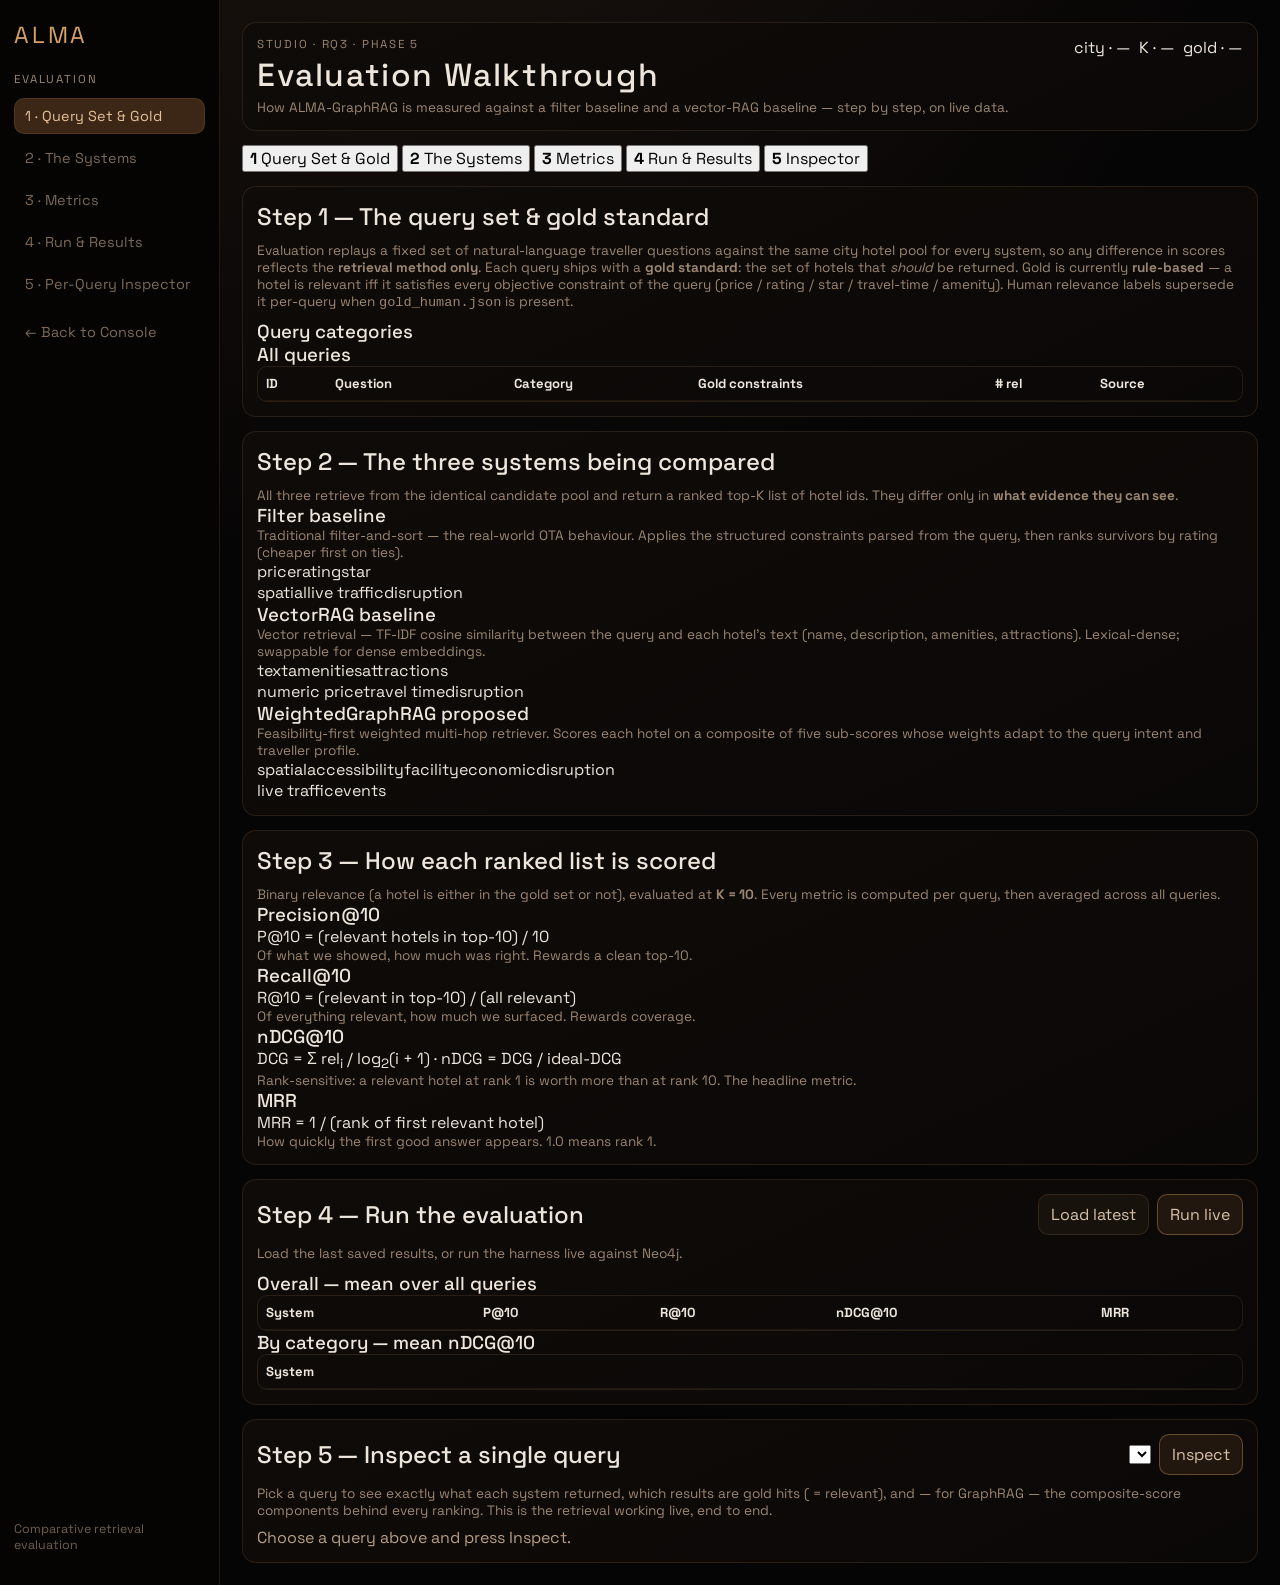
==== alma-graphrag/src/api/static/eval.html @ 924ea45d "add eval html" ====
<!doctype html>
<html lang="en">
<head>
  <meta charset="UTF-8" />
  <meta name="viewport" content="width=device-width, initial-scale=1.0" />
  <title>ALMA · Evaluation Walkthrough</title>
  <link rel="preconnect" href="https://fonts.googleapis.com" />
  <link rel="preconnect" href="https://fonts.gstatic.com" crossorigin />
  <link href="https://fonts.googleapis.com/css2?family=Space+Grotesk:wght@400;500;600;700&family=IBM+Plex+Mono:wght@400;500&display=swap" rel="stylesheet" />
  <link rel="stylesheet" href="./styles.css" />
  <link rel="stylesheet" href="./eval.css" />
</head>
<body>
  <div class="app-shell">
    <aside class="sidebar">
      <div class="logo">ALMA</div>
      <div class="menu-title">Evaluation</div>
      <nav>
        <a class="nav-link step-nav active" href="#" data-step="1">1 · Query Set &amp; Gold</a>
        <a class="nav-link step-nav" href="#" data-step="2">2 · The Systems</a>
        <a class="nav-link step-nav" href="#" data-step="3">3 · Metrics</a>
        <a class="nav-link step-nav" href="#" data-step="4">4 · Run &amp; Results</a>
        <a class="nav-link step-nav" href="#" data-step="5">5 · Per-Query Inspector</a>
      </nav>
      <a class="nav-link back-link" href="./index.html">← Back to Console</a>
      <p class="sidebar-note">Comparative retrieval evaluation</p>
    </aside>

    <main class="content">
      <header class="page-head panel">
        <div>
          <p class="kicker">Studio · RQ3 · Phase 5</p>
          <h1>Evaluation Walkthrough</h1>
          <p class="muted">How ALMA-GraphRAG is measured against a filter baseline and a vector-RAG baseline — step by step, on live data.</p>
        </div>
        <div class="toolbar">
          <span class="pill" id="pillCity">city · —</span>
          <span class="pill" id="pillK">K · —</span>
          <span class="pill" id="pillGold">gold · —</span>
        </div>
      </header>

      <!-- Stepper -->
      <div class="stepper" id="stepper">
        <button class="step-chip active" data-step="1"><b>1</b> Query Set &amp; Gold</button>
        <button class="step-chip" data-step="2"><b>2</b> The Systems</button>
        <button class="step-chip" data-step="3"><b>3</b> Metrics</button>
        <button class="step-chip" data-step="4"><b>4</b> Run &amp; Results</button>
        <button class="step-chip" data-step="5"><b>5</b> Inspector</button>
      </div>

      <!-- STEP 1 — QUERY SET & GOLD -->
      <section class="step-panel active" data-step="1">
        <div class="panel">
          <div class="panel-head"><h2>Step 1 — The query set &amp; gold standard</h2></div>
          <p class="muted step-lead">
            Evaluation replays a fixed set of natural-language traveller questions against the
            same city hotel pool for every system, so any difference in scores reflects the
            <b>retrieval method only</b>. Each query ships with a <b>gold standard</b>: the set of
            hotels that <i>should</i> be returned. Gold is currently <b>rule-based</b> — a hotel is
            relevant iff it satisfies every objective constraint of the query (price / rating /
            star / travel-time / amenity). Human relevance labels supersede it per-query when
            <code>gold_human.json</code> is present.
          </p>
          <div id="qsStats" class="stats-grid"></div>
          <h3 class="block-title">Query categories</h3>
          <div id="qsCategories" class="tag-list"></div>
          <h3 class="block-title">All queries</h3>
          <div class="table-wrap tall">
            <table id="qsTable">
              <thead>
                <tr><th>ID</th><th>Question</th><th>Category</th><th>Gold constraints</th><th class="num"># rel</th><th>Source</th></tr>
              </thead>
              <tbody></tbody>
            </table>
          </div>
        </div>
      </section>

      <!-- STEP 2 — SYSTEMS -->
      <section class="step-panel" data-step="2">
        <div class="panel">
          <div class="panel-head"><h2>Step 2 — The three systems being compared</h2></div>
          <p class="muted step-lead">
            All three retrieve from the identical candidate pool and return a ranked top-K list of
            hotel ids. They differ only in <b>what evidence they can see</b>.
          </p>
          <div class="sys-cards">
            <div class="sys-card">
              <h3>Filter <span class="sys-tag">baseline</span></h3>
              <p class="muted">Traditional filter-and-sort — the real-world OTA behaviour. Applies the structured constraints parsed from the query, then ranks survivors by rating (cheaper first on ties).</p>
              <div class="sys-see">
                <span class="chip good">price</span><span class="chip good">rating</span><span class="chip good">star</span>
              </div>
              <div class="sys-see">
                <span class="chip blind">spatial</span><span class="chip blind">live traffic</span><span class="chip blind">disruption</span>
              </div>
            </div>
            <div class="sys-card">
              <h3>VectorRAG <span class="sys-tag">baseline</span></h3>
              <p class="muted">Vector retrieval — TF-IDF cosine similarity between the query and each hotel's text (name, description, amenities, attractions). Lexical-dense; swappable for dense embeddings.</p>
              <div class="sys-see">
                <span class="chip good">text</span><span class="chip good">amenities</span><span class="chip good">attractions</span>
              </div>
              <div class="sys-see">
                <span class="chip blind">numeric price</span><span class="chip blind">travel time</span><span class="chip blind">disruption</span>
              </div>
            </div>
            <div class="sys-card highlight">
              <h3>WeightedGraphRAG <span class="sys-tag accent">proposed</span></h3>
              <p class="muted">Feasibility-first weighted multi-hop retriever. Scores each hotel on a composite of five sub-scores whose weights adapt to the query intent and traveller profile.</p>
              <div class="sys-see">
                <span class="chip good">spatial</span><span class="chip good">accessibility</span><span class="chip good">facility</span><span class="chip good">economic</span><span class="chip good">disruption</span>
              </div>
              <div class="sys-see">
                <span class="chip good">live traffic</span><span class="chip good">events</span>
              </div>
            </div>
          </div>
        </div>
      </section>

      <!-- STEP 3 — METRICS -->
      <section class="step-panel" data-step="3">
        <div class="panel">
          <div class="panel-head"><h2>Step 3 — How each ranked list is scored</h2></div>
          <p class="muted step-lead">
            Binary relevance (a hotel is either in the gold set or not), evaluated at
            <b>K = 10</b>. Every metric is computed per query, then averaged across all queries.
          </p>
          <div class="metric-cards">
            <div class="metric-card">
              <h3>Precision@10</h3>
              <div class="formula">P@10 = (relevant hotels in top-10) / 10</div>
              <p class="muted">Of what we showed, how much was right. Rewards a clean top-10.</p>
            </div>
            <div class="metric-card">
              <h3>Recall@10</h3>
              <div class="formula">R@10 = (relevant in top-10) / (all relevant)</div>
              <p class="muted">Of everything relevant, how much we surfaced. Rewards coverage.</p>
            </div>
            <div class="metric-card">
              <h3>nDCG@10</h3>
              <div class="formula">DCG = Σ  rel<sub>i</sub> / log<sub>2</sub>(i + 1)  ·  nDCG = DCG / ideal-DCG</div>
              <p class="muted">Rank-sensitive: a relevant hotel at rank 1 is worth more than at rank 10. The headline metric.</p>
            </div>
            <div class="metric-card">
              <h3>MRR</h3>
              <div class="formula">MRR = 1 / (rank of first relevant hotel)</div>
              <p class="muted">How quickly the first good answer appears. 1.0 means rank 1.</p>
            </div>
          </div>
        </div>
      </section>

      <!-- STEP 4 — RUN & RESULTS -->
      <section class="step-panel" data-step="4">
        <div class="panel">
          <div class="panel-head">
            <h2>Step 4 — Run the evaluation</h2>
            <div class="toolbar">
              <button id="loadResultsBtn" class="btn btn-primary">Load latest</button>
              <button id="runLiveBtn" class="btn btn-accent">Run live</button>
            </div>
          </div>
          <p id="runStatus" class="muted step-lead">Load the last saved results, or run the harness live against Neo4j.</p>
          <div id="overallStats" class="stats-grid"></div>
          <h3 class="block-title">Overall — mean over all queries</h3>
          <div class="table-wrap">
            <table id="overallTable">
              <thead><tr><th>System</th><th class="num">P@10</th><th class="num">R@10</th><th class="num">nDCG@10</th><th class="num">MRR</th></tr></thead>
              <tbody></tbody>
            </table>
          </div>
          <h3 class="block-title">By category — mean nDCG@10</h3>
          <div class="table-wrap">
            <table id="categoryTable">
              <thead><tr id="catHeadRow"><th>System</th></tr></thead>
              <tbody></tbody>
            </table>
          </div>
        </div>
      </section>

      <!-- STEP 5 — INSPECTOR -->
      <section class="step-panel" data-step="5">
        <div class="panel">
          <div class="panel-head">
            <h2>Step 5 — Inspect a single query</h2>
            <div class="toolbar">
              <select id="inspectSelect"></select>
              <button id="inspectBtn" class="btn btn-accent">Inspect</button>
            </div>
          </div>
          <p class="muted step-lead">
            Pick a query to see exactly what each system returned, which results are gold hits
            (<span class="hit-dot"></span> = relevant), and — for GraphRAG — the composite-score
            components behind every ranking. This is the retrieval working live, end to end.
          </p>
          <div id="inspectHead" class="inspect-head"></div>
          <div id="inspectGrid" class="inspect-grid">
            <p class="content-placeholder">Choose a query above and press Inspect.</p>
          </div>
        </div>
      </section>
    </main>
  </div>

  <div id="toast" class="toast"></div>
  <script src="./eval.js" type="module"></script>
</body>
</html>
---- alma-graphrag/src/api/static/styles.css ----
:root {
  --bg: #060505;
  --panel: #0e0b09;
  --panel-soft: #120e0b;
  --line: rgba(185, 137, 87, 0.16);
  --line-strong: rgba(185, 137, 87, 0.34);
  --text: #eee6dd;
  --muted: #9b8671;
  --accent: #ba8b52;
  --accent-soft: #3c2716;
  --danger: #9a3f3f;
  --radius: 14px;
}

* {
  box-sizing: border-box;
}

body {
  margin: 0;
  background: radial-gradient(circle at 30% -20%, #1e1510, transparent 42%), var(--bg);
  color: var(--text);
  font-family: "Space Grotesk", sans-serif;
}

.app-shell {
  display: grid;
  grid-template-columns: 220px 1fr;
  min-height: 100vh;
}

.sidebar {
  border-right: 1px solid var(--line);
  background: #050403;
  padding: 20px 14px;
  display: flex;
  flex-direction: column;
  gap: 12px;
}

.logo {
  font-size: 1.45rem;
  letter-spacing: 0.12em;
  color: #d6a26a;
}

.menu-title {
  margin-top: 10px;
  font-size: 0.72rem;
  letter-spacing: 0.16em;
  color: var(--muted);
  text-transform: uppercase;
}

.sidebar nav {
  display: grid;
  gap: 6px;
}

.nav-link {
  text-decoration: none;
  color: #7b6a58;
  border-radius: 10px;
  padding: 8px 10px;
  border: 1px solid transparent;
  font-size: 0.9rem;
}

.nav-link.active,
.nav-link:hover {
  color: #e5c19c;
  border-color: var(--line);
  background: var(--accent-soft);
}

.sidebar-note {
  margin-top: auto;
  color: #6f5e4c;
  font-size: 0.78rem;
}

.content {
  padding: 22px;
  display: grid;
  gap: 14px;
}

.panel {
  background: linear-gradient(155deg, #0f0b08, #0a0807);
  border: 1px solid var(--line);
  border-radius: var(--radius);
  padding: 14px;
}

.page-head {
  display: flex;
  justify-content: space-between;
  gap: 14px;
  align-items: flex-start;
}

.kicker {
  margin: 0;
  color: var(--muted);
  letter-spacing: 0.15em;
  text-transform: uppercase;
  font-size: 0.72rem;
}

h1 {
  margin: 4px 0;
  font-weight: 500;
  letter-spacing: 0.05em;
  font-size: 2rem;
}

h2,
h3 {
  margin: 0;
  font-weight: 500;
}

.muted {
  color: var(--muted);
  margin: 0;
  font-size: 0.85rem;
}

.toolbar {
  display: flex;
  align-items: center;
  gap: 8px;
  flex-wrap: wrap;
  justify-content: flex-end;
}

input,
textarea,
button {
  font: inherit;
}

input,
textarea {
  background: #080605;
  border: 1px solid var(--line);
  color: var(--text);
  border-radius: 10px;
  padding: 9px 11px;
}

input:focus,
textarea:focus {
  outline: none;
  border-color: var(--line-strong);
  box-shadow: 0 0 0 3px rgba(185, 137, 87, 0.14);
}

#cityInput {
  width: 150px;
}

#limitInput {
  width: 86px;
}

.btn {
  border: 1px solid var(--line);
  border-radius: 10px;
  padding: 9px 12px;
  cursor: pointer;
  color: #d8c2aa;
  background: #0b0807;
}

.btn-primary {
  background: #18120d;
}

.btn-accent {
  background: #21170f;
  border-color: rgba(185, 137, 87, 0.45);
}

.btn-danger {
  background: #24100f;
  border-color: rgba(154, 63, 63, 0.55);
  color: #e6b3b3;
}

.btn:hover {
  filter: brightness(1.08);
}

.panel-head {
  display: flex;
  justify-content: space-between;
  align-items: center;
  margin-bottom: 10px;
}

.progress-track {
  width: 100%;
  height: 10px;
  border-radius: 999px;
  border: 1px solid var(--line);
  background: #090605;
  overflow: hidden;
}

.progress-fill {
  height: 100%;
  width: 0;
  background: linear-gradient(90deg, #b88a52, #e4b176);
  transition: width 280ms ease;
}

.debug-log,
.code-window {
  margin: 10px 0 0;
  border: 1px solid var(--line);
  border-radius: 10px;
  background: #080605;
  color: #bfa588;
  padding: 10px;
  font-family: "IBM Plex Mono", monospace;
  font-size: 0.76rem;
  white-space: pre-wrap;
  word-break: break-all;
  overflow-x: hidden;
  overflow-y: auto;
}

.debug-log {
  max-height: 120px;
}

.code-window {
  max-height: 250px;
}

.stats-grid {
  display: grid;
  grid-template-columns: repeat(4, minmax(0, 1fr));
  gap: 8px;
  margin-bottom: 10px;
}

.stat {
  border: 1px solid var(--line);
  border-radius: 10px;
  background: var(--panel-soft);
  padding: 10px;
}

.stat p {
  margin: 0;
  color: var(--muted);
  font-size: 0.72rem;
  letter-spacing: 0.08em;
  text-transform: uppercase;
}

.stat strong {
  display: block;
  margin-top: 6px;
  font-size: 1.3rem;
}

.split-view {
  display: grid;
  grid-template-columns: 1fr 1fr;
  gap: 10px;
}

.tag-list {
  display: flex;
  flex-wrap: wrap;
  gap: 6px;
}

.tag {
  border: 1px solid var(--line);
  border-radius: 999px;
  padding: 5px 10px;
  color: #cfb092;
  font-size: 0.78rem;
  background: #0d0907;
}

.layout {
  display: grid;
  grid-template-columns: 1.6fr 1fr;
  grid-template-areas:
    "map detail"
    "graph detail"
    "nodes detail"
    "query detail";
  gap: 12px;
}

.panel-map { grid-area: map; }
.panel-graph { grid-area: graph; }
.panel-detail { grid-area: detail; }
.panel-nodes { grid-area: nodes; }
.panel-query { grid-area: query; }

#hotelMap {
  width: 100%;
  height: 320px;
  border-radius: 10px;
  border: 1px solid var(--line);
  background: #080605;
}

#cy {
  width: 100%;
  height: 430px;
  border-radius: 10px;
  border: 1px solid var(--line);
  background: #080605;
}

.graph-legend {
  display: flex;
  flex-wrap: wrap;
  gap: 8px;
  margin-top: 10px;
}

.table-wrap {
  border: 1px solid var(--line);
  border-radius: 10px;
  max-height: 280px;
  overflow: auto;
}

table {
  width: 100%;
  border-collapse: collapse;
  font-size: 0.82rem;
}

th,
td {
  border-bottom: 1px solid rgba(185, 137, 87, 0.1);
  padding: 8px;
  text-align: left;
}

tbody tr:hover {
  background: #1a120c;
  cursor: pointer;
}

.kv {
  display: grid;
  gap: 8px;
  margin-bottom: 10px;
}

.kv-item,
.neighbor-item {
  border: 1px solid var(--line);
  border-radius: 10px;
  background: #0a0706;
  padding: 8px;
}

.kv-item p {
  margin: 0;
  color: var(--muted);
  font-size: 0.72rem;
}

.neighbor-list {
  display: grid;
  gap: 8px;
  max-height: 220px;
  overflow: auto;
}

.query-form {
  display: grid;
  gap: 8px;
  margin-bottom: 10px;
}

.content-placeholder {
  margin: 8px 0 0;
  color: #b79e83;
}

/* --- Smart Recommendations --- */
.rec-form {
  display: grid;
  gap: 10px;
  margin-bottom: 12px;
}

.rec-row {
  display: flex;
  align-items: flex-end;
  gap: 12px;
  flex-wrap: wrap;
}

.rec-field {
  display: grid;
  gap: 4px;
}

.rec-field label {
  font-size: 0.72rem;
  letter-spacing: 0.08em;
  text-transform: uppercase;
  color: var(--muted);
}

.rec-field select,
.rec-event select,
.rec-event input {
  background: #080605;
  border: 1px solid var(--line);
  color: var(--text);
  border-radius: 10px;
  padding: 9px 11px;
}

#recProfile {
  min-width: 200px;
}

.rec-check {
  display: flex;
  align-items: center;
  gap: 6px;
  color: var(--muted);
  font-size: 0.85rem;
  padding-bottom: 9px;
}

.rec-desc {
  min-height: 1em;
  font-style: italic;
}

.rec-event {
  display: flex;
  gap: 8px;
  flex-wrap: wrap;
}

.rec-event input {
  width: 130px;
}

.rec-weights {
  display: flex;
  flex-wrap: wrap;
  gap: 6px;
  margin-bottom: 10px;
}

.rec-weight-chip {
  border: 1px solid var(--line);
  border-radius: 999px;
  padding: 4px 10px;
  font-size: 0.74rem;
  color: #cfb092;
  background: #0d0907;
}

.rec-results {
  display: grid;
  gap: 10px;
}

.rec-card {
  border: 1px solid var(--line);
  border-radius: 12px;
  background: #0a0706;
  padding: 12px 14px;
}

.rec-card-head {
  display: flex;
  justify-content: space-between;
  align-items: baseline;
  gap: 10px;
}

.rec-card-title {
  font-size: 1rem;
  color: #e5c19c;
}

.rec-rank {
  color: var(--accent);
  font-weight: 600;
  margin-right: 6px;
}

.rec-score {
  font-family: "IBM Plex Mono", monospace;
  font-size: 0.85rem;
  color: #e4b176;
}

.rec-meta {
  color: var(--muted);
  font-size: 0.8rem;
  margin: 4px 0 8px;
}

.rec-bars {
  display: grid;
  grid-template-columns: repeat(auto-fit, minmax(150px, 1fr));
  gap: 6px 14px;
  margin-bottom: 8px;
}

.rec-bar {
  display: flex;
  align-items: center;
  gap: 6px;
}

.rec-bar-label {
  width: 78px;
  font-size: 0.7rem;
  color: var(--muted);
  text-transform: capitalize;
}

.rec-bar-track {
  flex: 1;
  height: 6px;
  border-radius: 4px;
  background: #090605;
  border: 1px solid var(--line);
  overflow: hidden;
}

.rec-bar-fill {
  height: 100%;
  border-radius: 4px;
  background: linear-gradient(90deg, #b88a52, #e4b176);
}

.rec-bar-val {
  width: 30px;
  text-align: right;
  font-size: 0.7rem;
  color: var(--muted);
}

.rec-reasons {
  display: flex;
  flex-wrap: wrap;
  gap: 6px;
}

.rec-reason {
  border: 1px solid var(--line);
  border-radius: 8px;
  padding: 3px 8px;
  font-size: 0.74rem;
  color: #bfa588;
  background: #0d0907;
}

.rec-reason.warn {
  border-color: rgba(154, 63, 63, 0.55);
  color: #e6b3b3;
}

.toast {
  position: fixed;
  right: 20px;
  bottom: 20px;
  background: #0d0907;
  border: 1px solid var(--line);
  color: var(--text);
  border-radius: 10px;
  padding: 10px 12px;
  opacity: 0;
  transform: translateY(10px);
  transition: all 220ms ease;
  z-index: 40;
}

.toast.show {
  opacity: 1;
  transform: translateY(0);
}

.modal {
  position: fixed;
  inset: 0;
  display: grid;
  place-items: center;
  background: rgba(0, 0, 0, 0.68);
  z-index: 60;
}

.modal.hidden {
  display: none;
}

.modal-card {
  width: min(420px, 92vw);
  border: 1px solid var(--line-strong);
  border-radius: 12px;
  background: #0b0807;
  padding: 16px;
  display: grid;
  gap: 10px;
}

.modal-actions {
  display: flex;
  justify-content: flex-end;
  gap: 8px;
}

@media (max-width: 1200px) {
  .app-shell {
    grid-template-columns: 1fr;
  }

  .sidebar {
    display: none;
  }

  .layout {
    grid-template-columns: 1fr;
    grid-template-areas:
      "map"
      "graph"
      "detail"
      "nodes"
      "query";
  }
}

@media (max-width: 760px) {
  .content {
    padding: 12px;
  }

  .page-head {
    flex-direction: column;
  }

  .toolbar {
    justify-content: flex-start;
  }

  .stats-grid {
    grid-template-columns: repeat(2, minmax(0, 1fr));
  }

  .split-view {
    grid-template-columns: 1fr;
  }
}
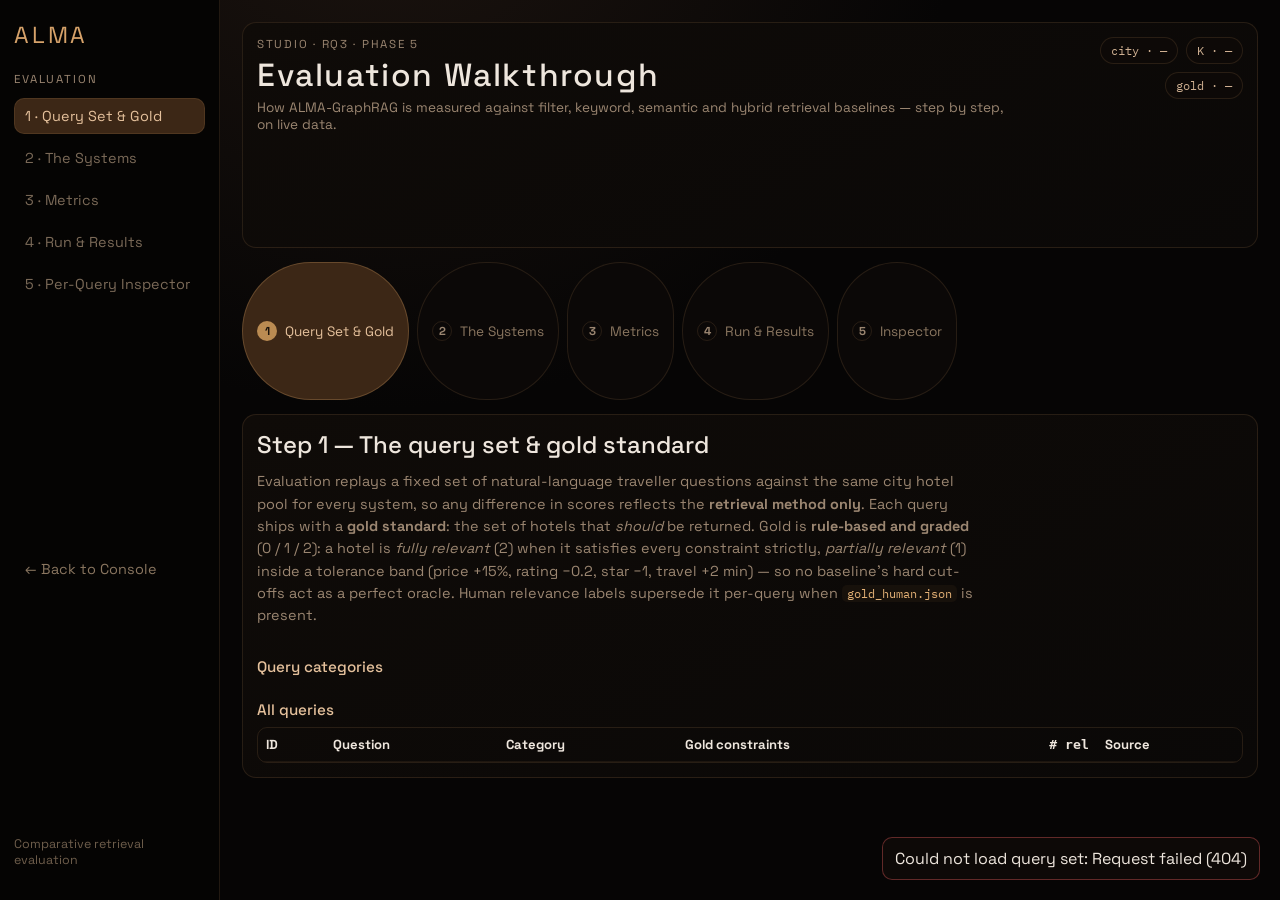
==== commit 3163ad3a: "make new eval page" ====
--- a/alma-graphrag/src/api/static/eval.html
+++ b/alma-graphrag/src/api/static/eval.html
@@ -31,7 +31,7 @@
         <div>
           <p class="kicker">Studio · RQ3 · Phase 5</p>
           <h1>Evaluation Walkthrough</h1>
-          <p class="muted">How ALMA-GraphRAG is measured against a filter baseline and a vector-RAG baseline — step by step, on live data.</p>
+          <p class="muted">How ALMA-GraphRAG is measured against filter, keyword, semantic and hybrid retrieval baselines — step by step, on live data.</p>
         </div>
         <div class="toolbar">
           <span class="pill" id="pillCity">city · —</span>
@@ -57,10 +57,11 @@
             Evaluation replays a fixed set of natural-language traveller questions against the
             same city hotel pool for every system, so any difference in scores reflects the
             <b>retrieval method only</b>. Each query ships with a <b>gold standard</b>: the set of
-            hotels that <i>should</i> be returned. Gold is currently <b>rule-based</b> — a hotel is
-            relevant iff it satisfies every objective constraint of the query (price / rating /
-            star / travel-time / amenity). Human relevance labels supersede it per-query when
-            <code>gold_human.json</code> is present.
+            hotels that <i>should</i> be returned. Gold is <b>rule-based and graded</b> (0 / 1 / 2):
+            a hotel is <i>fully relevant</i> (2) when it satisfies every constraint strictly,
+            <i>partially relevant</i> (1) inside a tolerance band (price +15%, rating −0.2,
+            star −1, travel +2 min) — so no baseline's hard cut-offs act as a perfect oracle.
+            Human relevance labels supersede it per-query when <code>gold_human.json</code> is present.
           </p>
           <div id="qsStats" class="stats-grid"></div>
           <h3 class="block-title">Query categories</h3>
@@ -80,9 +81,9 @@
       <!-- STEP 2 — SYSTEMS -->
       <section class="step-panel" data-step="2">
         <div class="panel">
-          <div class="panel-head"><h2>Step 2 — The three systems being compared</h2></div>
-          <p class="muted step-lead">
-            All three retrieve from the identical candidate pool and return a ranked top-K list of
+          <div class="panel-head"><h2>Step 2 — The five systems being compared</h2></div>
+          <p class="muted step-lead">
+            All five retrieve from the identical candidate pool and return a ranked top-K list of
             hotel ids. They differ only in <b>what evidence they can see</b>.
           </p>
           <div class="sys-cards">
@@ -97,13 +98,33 @@
               </div>
             </div>
             <div class="sys-card">
-              <h3>VectorRAG <span class="sys-tag">baseline</span></h3>
-              <p class="muted">Vector retrieval — TF-IDF cosine similarity between the query and each hotel's text (name, description, amenities, attractions). Lexical-dense; swappable for dense embeddings.</p>
-              <div class="sys-see">
-                <span class="chip good">text</span><span class="chip good">amenities</span><span class="chip good">attractions</span>
-              </div>
-              <div class="sys-see">
-                <span class="chip blind">numeric price</span><span class="chip blind">travel time</span><span class="chip blind">disruption</span>
+              <h3>Keyword <span class="sys-tag">baseline</span></h3>
+              <p class="muted">Lexical retrieval — Postgres full-text search (<code>tsvector</code> / <code>ts_rank</code>) over hotel name, description and amenity text. Matches exact word forms only: “quiet” does not match “peaceful”.</p>
+              <div class="sys-see">
+                <span class="chip good">keywords</span><span class="chip good">amenities</span>
+              </div>
+              <div class="sys-see">
+                <span class="chip blind">meaning</span><span class="chip blind">numeric price</span><span class="chip blind">travel time</span>
+              </div>
+            </div>
+            <div class="sys-card">
+              <h3>Semantic <span class="sys-tag">baseline</span></h3>
+              <p class="muted">Dense-vector retrieval — sentence-transformers embeddings (all-MiniLM-L6-v2, 384-d) indexed in pgvector, ranked by cosine similarity. Generalises over wording, capturing meaning rather than exact terms.</p>
+              <div class="sys-see">
+                <span class="chip good">meaning</span><span class="chip good">text</span><span class="chip good">attractions</span>
+              </div>
+              <div class="sys-see">
+                <span class="chip blind">numeric price</span><span class="chip blind">travel time</span>
+              </div>
+            </div>
+            <div class="sys-card">
+              <h3>Hybrid <span class="sys-tag">baseline</span></h3>
+              <p class="muted">Reciprocal Rank Fusion of the keyword and semantic rankings — the standard strong lexical + dense retrieval baseline in modern RAG systems.</p>
+              <div class="sys-see">
+                <span class="chip good">keywords</span><span class="chip good">meaning</span>
+              </div>
+              <div class="sys-see">
+                <span class="chip blind">numeric price</span><span class="chip blind">travel time</span>
               </div>
             </div>
             <div class="sys-card highlight">
@@ -125,8 +146,10 @@
         <div class="panel">
           <div class="panel-head"><h2>Step 3 — How each ranked list is scored</h2></div>
           <p class="muted step-lead">
-            Binary relevance (a hotel is either in the gold set or not), evaluated at
-            <b>K = 10</b>. Every metric is computed per query, then averaged across all queries.
+            Evaluated at <b>K = 10</b>, per query, then averaged. Precision / Recall / MRR use
+            binary relevance (grade ≥ 1); <b>nDCG uses the graded gains</b> (2 = fully, 1 =
+            partially relevant), so ranking a fully-relevant hotel above a borderline one scores
+            higher. Differences vs GraphRAG are significance-tested (paired bootstrap + Wilcoxon).
           </p>
           <div class="metric-cards">
             <div class="metric-card">
@@ -140,9 +163,9 @@
               <p class="muted">Of everything relevant, how much we surfaced. Rewards coverage.</p>
             </div>
             <div class="metric-card">
-              <h3>nDCG@10</h3>
-              <div class="formula">DCG = Σ  rel<sub>i</sub> / log<sub>2</sub>(i + 1)  ·  nDCG = DCG / ideal-DCG</div>
-              <p class="muted">Rank-sensitive: a relevant hotel at rank 1 is worth more than at rank 10. The headline metric.</p>
+              <h3>nDCG@10 <span class="sys-tag">graded</span></h3>
+              <div class="formula">DCG = Σ  gain<sub>i</sub> / log<sub>2</sub>(i + 1)  ·  nDCG = DCG / ideal-DCG  ·  gain ∈ {0, 1, 2}</div>
+              <p class="muted">Rank-sensitive with graded gains: a fully-relevant hotel at rank 1 is worth more than a borderline one. The headline metric.</p>
             </div>
             <div class="metric-card">
               <h3>MRR</h3>
@@ -172,6 +195,17 @@
               <tbody></tbody>
             </table>
           </div>
+          <p class="table-note">★ marks the best system by nDCG@10 (headline metric, graded gains); bold values mark the best system per metric.</p>
+          <div id="sigBlock" class="hidden">
+            <h3 class="block-title">Statistical significance — paired vs GraphRAG</h3>
+            <div class="table-wrap">
+              <table id="sigTable">
+                <thead><tr><th>System</th><th class="num">Δ nDCG@10</th><th class="num">95% CI</th><th class="num">p (Wilcoxon)</th><th class="num">p (Holm)</th><th>Verdict</th></tr></thead>
+                <tbody></tbody>
+              </table>
+            </div>
+            <p class="table-note">Δ = GraphRAG − system on per-query nDCG@10 (positive = GraphRAG better). Paired bootstrap CI (10k resamples) and Wilcoxon signed-rank, Holm-corrected across comparisons; significant at α = 0.05.</p>
+          </div>
           <h3 class="block-title">By category — mean nDCG@10</h3>
           <div class="table-wrap">
             <table id="categoryTable">
--- a/alma-graphrag/src/api/static/styles.css
+++ b/alma-graphrag/src/api/static/styles.css
@@ -192,6 +192,13 @@
   filter: brightness(1.08);
 }
 
+a.btn.btn-link {
+  text-decoration: none;
+  display: inline-flex;
+  align-items: center;
+  gap: 6px;
+}
+
 .panel-head {
   display: flex;
   justify-content: space-between;
--- a/alma-graphrag/src/api/static/eval.css
+++ b/alma-graphrag/src/api/static/eval.css
@@ -0,0 +1,431 @@
+/* Evaluation walkthrough — extends styles.css (shared design tokens) */
+
+.pill {
+  border: 1px solid var(--line);
+  border-radius: 999px;
+  padding: 5px 10px;
+  font-size: 0.74rem;
+  color: #cfb092;
+  background: #0d0907;
+  font-family: "IBM Plex Mono", monospace;
+}
+
+.back-link {
+  margin-top: auto;
+  color: #8a7660;
+}
+
+.step-nav.active {
+  color: #e5c19c;
+  border-color: var(--line);
+  background: var(--accent-soft);
+}
+
+/* --- Stepper -------------------------------------------------------------- */
+.stepper {
+  display: flex;
+  flex-wrap: wrap;
+  gap: 8px;
+}
+
+.step-chip {
+  border: 1px solid var(--line);
+  border-radius: 999px;
+  padding: 8px 14px;
+  cursor: pointer;
+  color: #8a7660;
+  background: #0b0807;
+  font-size: 0.85rem;
+  display: flex;
+  align-items: center;
+  gap: 8px;
+}
+
+.step-chip b {
+  display: inline-grid;
+  place-items: center;
+  width: 20px;
+  height: 20px;
+  border-radius: 50%;
+  border: 1px solid var(--line);
+  font-size: 0.72rem;
+  color: var(--muted);
+}
+
+.step-chip.active {
+  color: #e5c19c;
+  border-color: var(--line-strong);
+  background: var(--accent-soft);
+}
+
+.step-chip.active b {
+  background: var(--accent);
+  color: #1a120b;
+  border-color: transparent;
+}
+
+.step-chip:hover {
+  filter: brightness(1.1);
+}
+
+/* --- Step panels ---------------------------------------------------------- */
+.step-panel {
+  display: none;
+}
+
+.step-panel.active {
+  display: block;
+}
+
+.step-lead {
+  font-size: 0.9rem;
+  line-height: 1.55;
+  margin-bottom: 14px;
+  max-width: 80ch;
+}
+
+.step-lead code,
+.gold-cell code {
+  font-family: "IBM Plex Mono", monospace;
+  font-size: 0.8em;
+  color: #e4b176;
+  background: #17110b;
+  padding: 1px 5px;
+  border-radius: 5px;
+}
+
+.block-title {
+  margin: 16px 0 8px;
+  font-size: 0.95rem;
+  color: #e5c19c;
+}
+
+.table-wrap.tall {
+  max-height: 460px;
+}
+
+th.num,
+td.num {
+  text-align: right;
+  font-family: "IBM Plex Mono", monospace;
+}
+
+/* --- Step 2 system cards -------------------------------------------------- */
+.sys-cards {
+  display: grid;
+  grid-template-columns: repeat(3, minmax(0, 1fr));
+  gap: 12px;
+}
+
+.sys-card {
+  border: 1px solid var(--line);
+  border-radius: 12px;
+  background: #0a0706;
+  padding: 14px;
+  display: grid;
+  gap: 10px;
+  align-content: start;
+}
+
+.sys-card.highlight {
+  border-color: rgba(185, 137, 87, 0.45);
+  background: linear-gradient(160deg, #120d08, #0a0706);
+}
+
+.sys-card h3 {
+  font-size: 1.05rem;
+  color: #e5c19c;
+  display: flex;
+  align-items: center;
+  gap: 8px;
+}
+
+.sys-tag {
+  font-size: 0.62rem;
+  letter-spacing: 0.1em;
+  text-transform: uppercase;
+  color: var(--muted);
+  border: 1px solid var(--line);
+  border-radius: 999px;
+  padding: 2px 7px;
+}
+
+.sys-tag.accent {
+  color: #e4b176;
+  border-color: rgba(185, 137, 87, 0.45);
+}
+
+.sys-see {
+  display: flex;
+  flex-wrap: wrap;
+  gap: 6px;
+}
+
+.chip {
+  border-radius: 999px;
+  padding: 3px 9px;
+  font-size: 0.72rem;
+  border: 1px solid var(--line);
+}
+
+.chip.good {
+  color: #bfe0b6;
+  border-color: rgba(120, 170, 100, 0.4);
+  background: rgba(90, 140, 70, 0.12);
+}
+
+.chip.blind {
+  color: #b79a9a;
+  border-color: rgba(154, 63, 63, 0.4);
+  background: rgba(120, 50, 50, 0.12);
+  text-decoration: line-through;
+}
+
+/* --- Step 3 metric cards -------------------------------------------------- */
+.metric-cards {
+  display: grid;
+  grid-template-columns: repeat(2, minmax(0, 1fr));
+  gap: 12px;
+}
+
+.metric-card {
+  border: 1px solid var(--line);
+  border-radius: 12px;
+  background: #0a0706;
+  padding: 14px;
+  display: grid;
+  gap: 8px;
+}
+
+.metric-card h3 {
+  color: #e5c19c;
+}
+
+.formula {
+  font-family: "IBM Plex Mono", monospace;
+  font-size: 0.82rem;
+  color: #e4b176;
+  background: #080605;
+  border: 1px solid var(--line);
+  border-radius: 8px;
+  padding: 9px 11px;
+  overflow-x: auto;
+}
+
+.formula sub {
+  color: #cfb092;
+}
+
+/* --- Step 4 results ------------------------------------------------------- */
+tr.row-best td {
+  background: rgba(185, 137, 87, 0.14);
+  color: #f0d9bd;
+}
+
+tr.row-best td:first-child::after {
+  content: " ★";
+  color: var(--accent);
+}
+
+#overallTable tbody tr:hover,
+#categoryTable tbody tr:hover,
+#qsTable tbody tr:hover {
+  cursor: default;
+}
+
+.cat-best {
+  color: #e4b176;
+  font-weight: 600;
+}
+
+/* --- Step 5 inspector ----------------------------------------------------- */
+.inspect-head {
+  display: grid;
+  gap: 8px;
+  margin-bottom: 12px;
+}
+
+.inspect-head .ih-q {
+  font-size: 1.05rem;
+  color: #e5c19c;
+}
+
+.inspect-head .ih-meta {
+  display: flex;
+  flex-wrap: wrap;
+  gap: 6px;
+}
+
+.inspect-grid {
+  display: grid;
+  grid-template-columns: repeat(3, minmax(0, 1fr));
+  gap: 12px;
+}
+
+.sys-col {
+  border: 1px solid var(--line);
+  border-radius: 12px;
+  background: #0a0706;
+  padding: 12px;
+  display: grid;
+  gap: 10px;
+  align-content: start;
+}
+
+.sys-col.winner {
+  border-color: rgba(185, 137, 87, 0.5);
+}
+
+.sys-col h3 {
+  color: #e5c19c;
+  font-size: 0.98rem;
+}
+
+.metric-badges {
+  display: flex;
+  flex-wrap: wrap;
+  gap: 6px;
+}
+
+.badge {
+  font-family: "IBM Plex Mono", monospace;
+  font-size: 0.72rem;
+  border: 1px solid var(--line);
+  border-radius: 8px;
+  padding: 3px 7px;
+  color: #cfb092;
+  background: #0d0907;
+}
+
+.badge b {
+  color: #e4b176;
+}
+
+.rank-list {
+  display: grid;
+  gap: 6px;
+}
+
+.rank-item {
+  border: 1px solid var(--line);
+  border-radius: 9px;
+  background: #080605;
+  padding: 7px 9px;
+  display: grid;
+  gap: 4px;
+}
+
+.rank-item.hit {
+  border-color: rgba(120, 170, 100, 0.45);
+  background: rgba(90, 140, 70, 0.09);
+}
+
+.rank-row {
+  display: flex;
+  align-items: baseline;
+  gap: 6px;
+}
+
+.rank-num {
+  color: var(--accent);
+  font-family: "IBM Plex Mono", monospace;
+  font-size: 0.75rem;
+  width: 22px;
+}
+
+.rank-name {
+  flex: 1;
+  font-size: 0.83rem;
+  color: #e6dccf;
+}
+
+.hit-dot {
+  display: inline-block;
+  width: 9px;
+  height: 9px;
+  border-radius: 50%;
+  background: #7fbf6a;
+  border: 1px solid rgba(120, 170, 100, 0.6);
+}
+
+.rank-attrs {
+  display: flex;
+  flex-wrap: wrap;
+  gap: 8px;
+  font-size: 0.72rem;
+  color: var(--muted);
+  font-family: "IBM Plex Mono", monospace;
+}
+
+.g-score {
+  color: #e4b176;
+  font-family: "IBM Plex Mono", monospace;
+  font-size: 0.75rem;
+}
+
+/* GraphRAG component mini-bars */
+.comp-bars {
+  display: grid;
+  gap: 3px;
+  margin-top: 2px;
+}
+
+.comp-bar {
+  display: flex;
+  align-items: center;
+  gap: 6px;
+}
+
+.comp-label {
+  width: 66px;
+  font-size: 0.64rem;
+  color: var(--muted);
+  text-transform: capitalize;
+}
+
+.comp-track {
+  flex: 1;
+  height: 5px;
+  border-radius: 3px;
+  background: #090605;
+  border: 1px solid var(--line);
+  overflow: hidden;
+}
+
+.comp-fill {
+  height: 100%;
+  background: linear-gradient(90deg, #b88a52, #e4b176);
+}
+
+.comp-val {
+  width: 30px;
+  text-align: right;
+  font-size: 0.64rem;
+  color: var(--muted);
+  font-family: "IBM Plex Mono", monospace;
+}
+
+.rank-reasons {
+  display: flex;
+  flex-wrap: wrap;
+  gap: 4px;
+}
+
+.rank-reason {
+  font-size: 0.66rem;
+  color: #bfa588;
+  border: 1px solid var(--line);
+  border-radius: 6px;
+  padding: 2px 6px;
+  background: #0d0907;
+}
+
+@media (max-width: 1100px) {
+  .sys-cards,
+  .inspect-grid {
+    grid-template-columns: 1fr;
+  }
+  .metric-cards {
+    grid-template-columns: 1fr;
+  }
+}
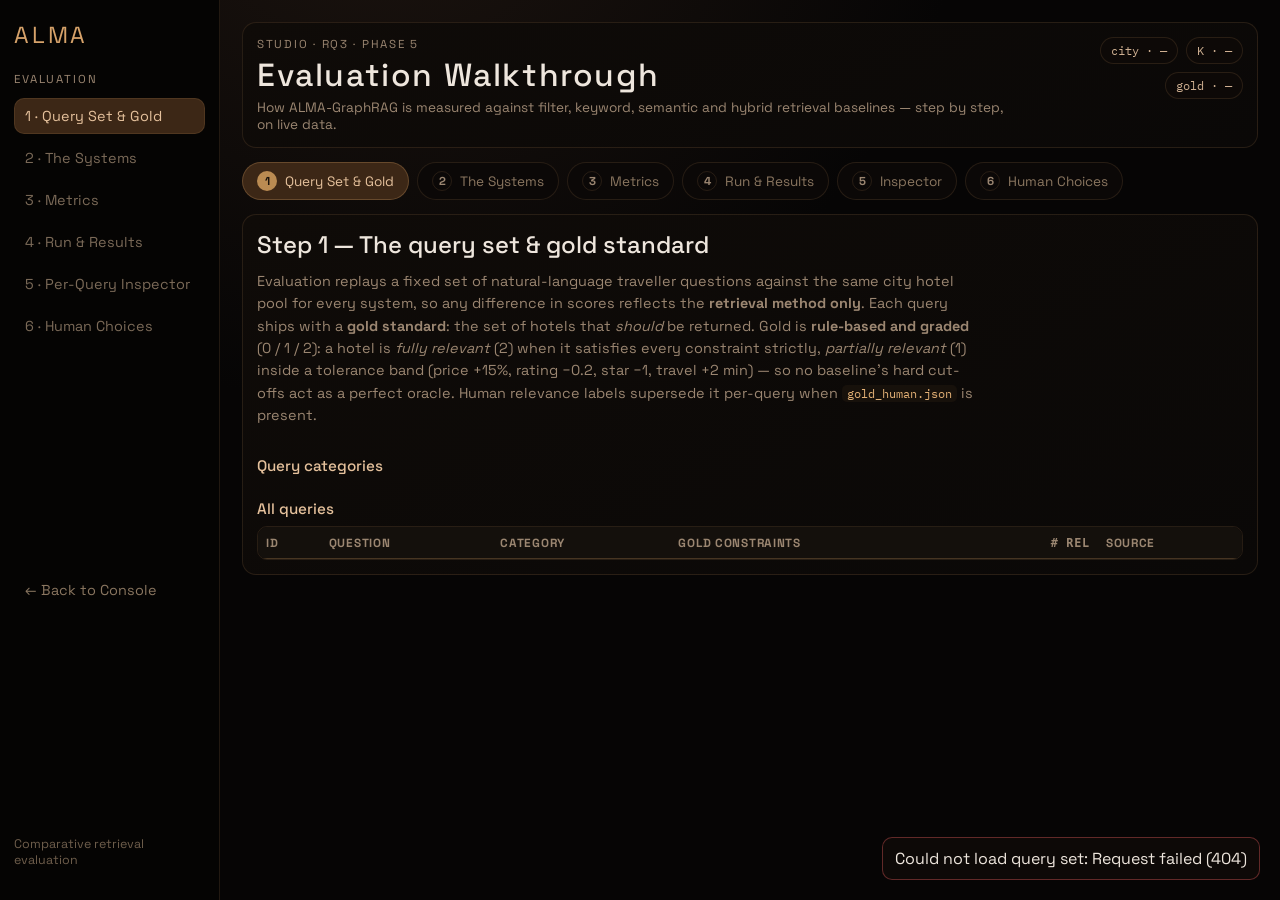
==== commit 327f8cf7: "update project" ====
--- a/alma-graphrag/src/api/static/eval.html
+++ b/alma-graphrag/src/api/static/eval.html
@@ -21,6 +21,7 @@
         <a class="nav-link step-nav" href="#" data-step="3">3 · Metrics</a>
         <a class="nav-link step-nav" href="#" data-step="4">4 · Run &amp; Results</a>
         <a class="nav-link step-nav" href="#" data-step="5">5 · Per-Query Inspector</a>
+        <a class="nav-link step-nav" href="#" data-step="6">6 · Human Choices</a>
       </nav>
       <a class="nav-link back-link" href="./index.html">← Back to Console</a>
       <p class="sidebar-note">Comparative retrieval evaluation</p>
@@ -47,6 +48,7 @@
         <button class="step-chip" data-step="3"><b>3</b> Metrics</button>
         <button class="step-chip" data-step="4"><b>4</b> Run &amp; Results</button>
         <button class="step-chip" data-step="5"><b>5</b> Inspector</button>
+        <button class="step-chip" data-step="6"><b>6</b> Human Choices</button>
       </div>
 
       <!-- STEP 1 — QUERY SET & GOLD -->
@@ -237,6 +239,79 @@
           </div>
         </div>
       </section>
+
+      <!-- STEP 6 — CHOICE-BASED EVALUATION -->
+      <section class="step-panel" data-step="6">
+        <div class="panel">
+          <div class="panel-head">
+            <h2>Step 6 — Evaluated against real human choices</h2>
+            <div class="toolbar">
+              <button id="loadHumanBtn" class="btn btn-primary">Load latest</button>
+              <button id="runHumanBtn" class="btn btn-accent">Run live</button>
+            </div>
+          </div>
+          <p class="muted step-lead">
+            Steps 1&ndash;5 grade against <code>evaluation/gold.py</code> &mdash; rules we wrote.
+            This step grades against what <b>247 participants actually booked</b> in the
+            discrete-choice study. It answers a different question: not &ldquo;does the ranking
+            satisfy the stated constraints?&rdquo; but &ldquo;does it predict what people choose?&rdquo;
+          </p>
+
+          <div class="callout callout-warn">
+            <b>Why both evaluations are reported.</b> The rule-based gold is nearly blind to
+            ranking: hard filtering prunes on the same predicates the gold grades on, so 45 of 60
+            queries score identically across every weight configuration. The choice data separates
+            them clearly &mdash; but it cannot measure price sensitivity (participants spent no real
+            money) and covers only ten scenarios. Neither replaces the other.
+          </div>
+
+          <div id="humanStats" class="stats-grid"></div>
+          <p id="humanStatus" class="muted step-lead">
+            Load the last saved run, or evaluate live against the study responses.
+          </p>
+
+          <h3 class="block-title">A &mdash; Per choice <span class="muted">(ground truth = the one hotel that participant booked)</span></h3>
+          <p class="muted small">
+            Exactly one relevant item per query, so <b>P@10 is capped at 1/32</b> and
+            <b>R@10 equals the hit rate</b>. Mean rank and MRR are the informative columns here.
+          </p>
+          <div class="table-wrap">
+            <table id="humanChoiceTable">
+              <thead><tr id="humanChoiceHead"><th>System</th></tr></thead>
+              <tbody></tbody>
+            </table>
+          </div>
+
+          <h3 class="block-title">B &mdash; Per task <span class="muted">(ground truth = hotels the held-out group chose)</span></h3>
+          <p class="muted small">
+            Aggregating votes restores a multi-item gold set, which is what P/R/nDCG were designed
+            for. Graded nDCG uses the vote count as gain.
+          </p>
+          <div class="table-wrap">
+            <table id="humanTaskTable">
+              <thead><tr id="humanTaskHead"><th>System</th></tr></thead>
+              <tbody></tbody>
+            </table>
+          </div>
+
+          <h3 class="block-title">C &mdash; Significance</h3>
+          <div class="table-wrap">
+            <table id="humanSigTable">
+              <thead><tr><th>vs</th><th>mean diff</th><th>95% CI</th><th>p</th><th></th></tr></thead>
+              <tbody></tbody>
+            </table>
+          </div>
+
+          <h3 class="block-title">The scenarios used as queries</h3>
+          <div class="table-wrap">
+            <table id="humanTaskList">
+              <thead><tr><th>Task</th><th>Persona</th><th>Anchor</th><th>Primary</th>
+                <th>Choices</th><th>Gold size</th><th>Top human pick</th></tr></thead>
+              <tbody></tbody>
+            </table>
+          </div>
+        </div>
+      </section>
     </main>
   </div>
 
--- a/alma-graphrag/src/api/static/eval.css
+++ b/alma-graphrag/src/api/static/eval.css
@@ -1,4 +1,10 @@
 /* Evaluation walkthrough — extends styles.css (shared design tokens) */
+
+/* The shared .content grid stretches auto rows to fill the viewport, which
+   inflates the header and stepper on short pages — pin rows to their content. */
+.content {
+  align-content: start;
+}
 
 .pill {
   border: 1px solid var(--line);
@@ -68,6 +74,14 @@
   filter: brightness(1.1);
 }
 
+.step-chip:focus-visible,
+.btn:focus-visible,
+select:focus-visible {
+  outline: none;
+  border-color: var(--line-strong);
+  box-shadow: 0 0 0 3px rgba(185, 137, 87, 0.14);
+}
+
 /* --- Step panels ---------------------------------------------------------- */
 .step-panel {
   display: none;
@@ -85,6 +99,7 @@
 }
 
 .step-lead code,
+.sys-card code,
 .gold-cell code {
   font-family: "IBM Plex Mono", monospace;
   font-size: 0.8em;
@@ -104,16 +119,40 @@
   max-height: 460px;
 }
 
+/* Sticky headers + subtle zebra rows on all eval tables */
+.table-wrap thead th {
+  position: sticky;
+  top: 0;
+  z-index: 2;
+  background: #14100c;
+  border-bottom: 1px solid var(--line-strong);
+  font-size: 0.74rem;
+  letter-spacing: 0.06em;
+  text-transform: uppercase;
+  color: var(--muted);
+}
+
+.table-wrap tbody tr:nth-child(even) {
+  background: rgba(255, 255, 255, 0.015);
+}
+
 th.num,
 td.num {
   text-align: right;
   font-family: "IBM Plex Mono", monospace;
+  font-variant-numeric: tabular-nums;
+}
+
+.table-note {
+  margin-top: 8px;
+  font-size: 0.76rem;
+  color: var(--muted);
 }
 
 /* --- Step 2 system cards -------------------------------------------------- */
 .sys-cards {
   display: grid;
-  grid-template-columns: repeat(3, minmax(0, 1fr));
+  grid-template-columns: repeat(auto-fit, minmax(230px, 1fr));
   gap: 12px;
 }
 
@@ -233,11 +272,29 @@
   cursor: default;
 }
 
-.cat-best {
+.cat-best,
+.col-best {
   color: #e4b176;
   font-weight: 600;
 }
 
+/* Significance table */
+#sigBlock.hidden {
+  display: none;
+}
+
+.sig-win {
+  color: #bfe0b6;
+}
+
+.sig-loss {
+  color: #e6b3b3;
+}
+
+.sig-ns {
+  color: var(--muted);
+}
+
 /* --- Step 5 inspector ----------------------------------------------------- */
 .inspect-head {
   display: grid;
@@ -258,7 +315,7 @@
 
 .inspect-grid {
   display: grid;
-  grid-template-columns: repeat(3, minmax(0, 1fr));
+  grid-template-columns: repeat(auto-fit, minmax(220px, 1fr));
   gap: 12px;
 }
 
@@ -429,3 +486,50 @@
     grid-template-columns: 1fr;
   }
 }
+
+/* --- Step 6 choice-based evaluation --------------------------------------- */
+/* A framed aside for the "why both evaluations" caveat — the point of this
+   step is the contrast with the rule-based gold, so it needs to read before
+   the tables do. */
+.callout {
+  border: 1px solid var(--line);
+  border-left-width: 3px;
+  border-radius: 10px;
+  background: var(--panel-soft);
+  padding: 12px 14px;
+  margin: 12px 0 16px;
+  font-size: 0.85rem;
+  line-height: 1.55;
+  color: var(--muted);
+}
+
+.callout b {
+  color: var(--text, #e8e4de);
+}
+
+.callout-warn {
+  border-left-color: #e4b176;
+}
+
+.muted.small {
+  font-size: 0.78rem;
+  margin: -4px 0 8px;
+}
+
+/* The proposed system's rows, so they are scannable against the baselines. */
+#humanChoiceTable tbody tr.row-graph .sys-name,
+#humanTaskTable tbody tr.row-graph .sys-name {
+  color: #e5c19c;
+  font-weight: 600;
+}
+
+/* Random is a reference line, not a competitor — de-emphasise and separate it. */
+#humanChoiceTable tbody tr.row-random {
+  color: var(--muted);
+  font-style: italic;
+  border-top: 1px solid var(--line);
+}
+
+#humanTaskList tbody tr {
+  cursor: help; /* the full scenario text is the row's title attribute */
+}
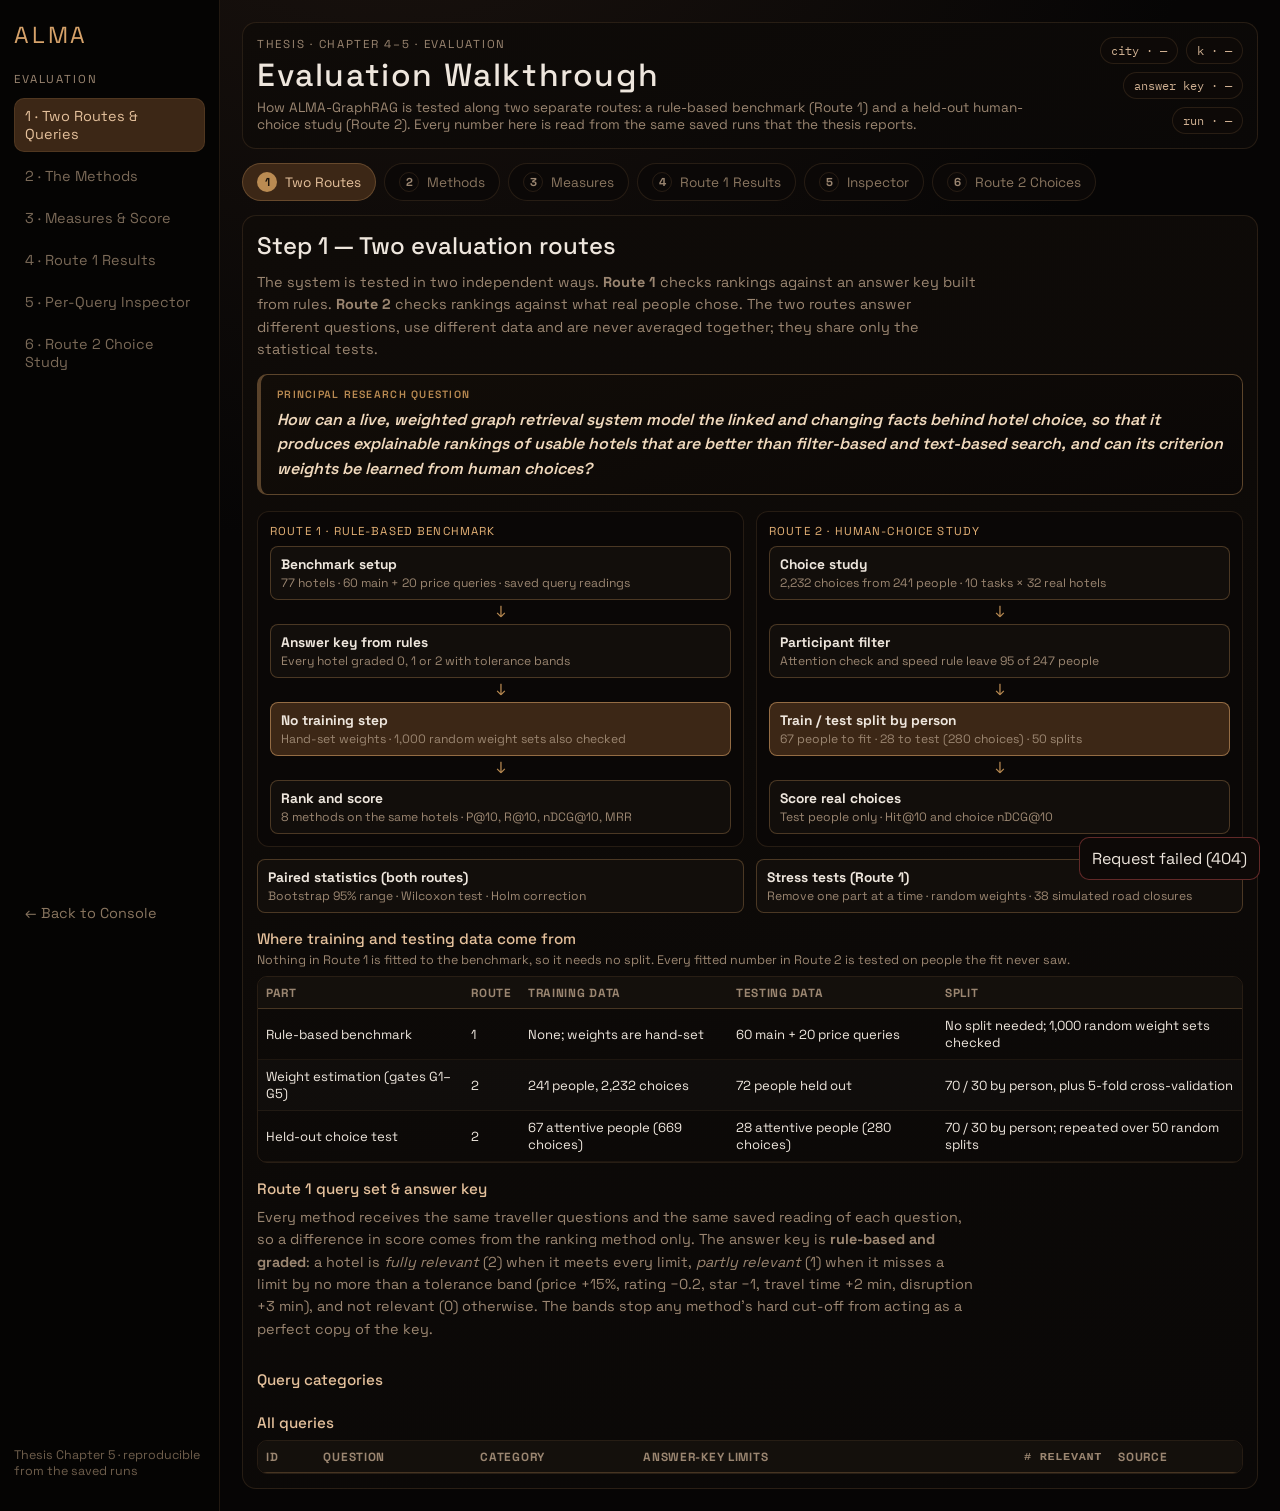
==== commit d80299ef: "update git ignore" ====
--- a/alma-graphrag/src/api/static/eval.html
+++ b/alma-graphrag/src/api/static/eval.html
@@ -16,54 +16,112 @@
       <div class="logo">ALMA</div>
       <div class="menu-title">Evaluation</div>
       <nav>
-        <a class="nav-link step-nav active" href="#" data-step="1">1 · Query Set &amp; Gold</a>
-        <a class="nav-link step-nav" href="#" data-step="2">2 · The Systems</a>
-        <a class="nav-link step-nav" href="#" data-step="3">3 · Metrics</a>
-        <a class="nav-link step-nav" href="#" data-step="4">4 · Run &amp; Results</a>
+        <a class="nav-link step-nav active" href="#" data-step="1">1 · Two Routes &amp; Queries</a>
+        <a class="nav-link step-nav" href="#" data-step="2">2 · The Methods</a>
+        <a class="nav-link step-nav" href="#" data-step="3">3 · Measures &amp; Score</a>
+        <a class="nav-link step-nav" href="#" data-step="4">4 · Route 1 Results</a>
         <a class="nav-link step-nav" href="#" data-step="5">5 · Per-Query Inspector</a>
-        <a class="nav-link step-nav" href="#" data-step="6">6 · Human Choices</a>
+        <a class="nav-link step-nav" href="#" data-step="6">6 · Route 2 Choice Study</a>
       </nav>
       <a class="nav-link back-link" href="./index.html">← Back to Console</a>
-      <p class="sidebar-note">Comparative retrieval evaluation</p>
+      <p class="sidebar-note">Thesis Chapter 5 · reproducible from the saved runs</p>
     </aside>
 
     <main class="content">
       <header class="page-head panel">
         <div>
-          <p class="kicker">Studio · RQ3 · Phase 5</p>
+          <p class="kicker">Thesis · Chapter 4–5 · Evaluation</p>
           <h1>Evaluation Walkthrough</h1>
-          <p class="muted">How ALMA-GraphRAG is measured against filter, keyword, semantic and hybrid retrieval baselines — step by step, on live data.</p>
+          <p class="muted">How ALMA-GraphRAG is tested along two separate routes: a rule-based benchmark
+            (Route 1) and a held-out human-choice study (Route 2). Every number here is read from the
+            same saved runs that the thesis reports.</p>
         </div>
         <div class="toolbar">
           <span class="pill" id="pillCity">city · —</span>
-          <span class="pill" id="pillK">K · —</span>
-          <span class="pill" id="pillGold">gold · —</span>
+          <span class="pill" id="pillK">k · —</span>
+          <span class="pill" id="pillGold">answer key · —</span>
+          <span class="pill" id="pillRun">run · —</span>
         </div>
       </header>
 
       <!-- Stepper -->
       <div class="stepper" id="stepper">
-        <button class="step-chip active" data-step="1"><b>1</b> Query Set &amp; Gold</button>
-        <button class="step-chip" data-step="2"><b>2</b> The Systems</button>
-        <button class="step-chip" data-step="3"><b>3</b> Metrics</button>
-        <button class="step-chip" data-step="4"><b>4</b> Run &amp; Results</button>
+        <button class="step-chip active" data-step="1"><b>1</b> Two Routes</button>
+        <button class="step-chip" data-step="2"><b>2</b> Methods</button>
+        <button class="step-chip" data-step="3"><b>3</b> Measures</button>
+        <button class="step-chip" data-step="4"><b>4</b> Route 1 Results</button>
         <button class="step-chip" data-step="5"><b>5</b> Inspector</button>
-        <button class="step-chip" data-step="6"><b>6</b> Human Choices</button>
+        <button class="step-chip" data-step="6"><b>6</b> Route 2 Choices</button>
       </div>
 
-      <!-- STEP 1 — QUERY SET & GOLD -->
+      <!-- STEP 1 — TWO ROUTES & QUERY SET -->
       <section class="step-panel active" data-step="1">
         <div class="panel">
-          <div class="panel-head"><h2>Step 1 — The query set &amp; gold standard</h2></div>
+          <div class="panel-head"><h2>Step 1 — Two evaluation routes</h2></div>
           <p class="muted step-lead">
-            Evaluation replays a fixed set of natural-language traveller questions against the
-            same city hotel pool for every system, so any difference in scores reflects the
-            <b>retrieval method only</b>. Each query ships with a <b>gold standard</b>: the set of
-            hotels that <i>should</i> be returned. Gold is <b>rule-based and graded</b> (0 / 1 / 2):
-            a hotel is <i>fully relevant</i> (2) when it satisfies every constraint strictly,
-            <i>partially relevant</i> (1) inside a tolerance band (price +15%, rating −0.2,
-            star −1, travel +2 min) — so no baseline's hard cut-offs act as a perfect oracle.
-            Human relevance labels supersede it per-query when <code>gold_human.json</code> is present.
+            The system is tested in two independent ways. <b>Route 1</b> checks rankings against an
+            answer key built from rules. <b>Route 2</b> checks rankings against what real people chose.
+            The two routes answer different questions, use different data and are never averaged
+            together; they share only the statistical tests.
+          </p>
+
+          <div class="principal-rq">
+            <span class="rq-label">Principal research question</span>
+            How can a live, weighted graph retrieval system model the linked and changing facts
+            behind hotel choice, so that it produces explainable rankings of usable hotels that are
+            better than filter-based and text-based search, and can its criterion weights be learned
+            from human choices?
+          </div>
+
+          <div class="flow" aria-label="Evaluation workflow">
+            <div class="flow-lane">
+              <div class="flow-title">Route 1 · rule-based benchmark</div>
+              <div class="flow-node"><b>Benchmark setup</b><span>77 hotels · 60 main + 20 price queries · saved query readings</span></div>
+              <div class="flow-arrow">↓</div>
+              <div class="flow-node"><b>Answer key from rules</b><span>Every hotel graded 0, 1 or 2 with tolerance bands</span></div>
+              <div class="flow-arrow">↓</div>
+              <div class="flow-node flow-key"><b>No training step</b><span>Hand-set weights · 1,000 random weight sets also checked</span></div>
+              <div class="flow-arrow">↓</div>
+              <div class="flow-node"><b>Rank and score</b><span>8 methods on the same hotels · P@10, R@10, nDCG@10, MRR</span></div>
+            </div>
+            <div class="flow-lane">
+              <div class="flow-title">Route 2 · human-choice study</div>
+              <div class="flow-node"><b>Choice study</b><span>2,232 choices from 241 people · 10 tasks × 32 real hotels</span></div>
+              <div class="flow-arrow">↓</div>
+              <div class="flow-node"><b>Participant filter</b><span>Attention check and speed rule leave 95 of 247 people</span></div>
+              <div class="flow-arrow">↓</div>
+              <div class="flow-node flow-key"><b>Train / test split by person</b><span>67 people to fit · 28 to test (280 choices) · 50 splits</span></div>
+              <div class="flow-arrow">↓</div>
+              <div class="flow-node"><b>Score real choices</b><span>Test people only · Hit@10 and choice nDCG@10</span></div>
+            </div>
+            <div class="flow-join">
+              <div class="flow-node"><b>Paired statistics (both routes)</b><span>Bootstrap 95% range · Wilcoxon test · Holm correction</span></div>
+              <div class="flow-node"><b>Stress tests (Route 1)</b><span>Remove one part at a time · random weights · 38 simulated road closures</span></div>
+            </div>
+          </div>
+
+          <h3 class="block-title">Where training and testing data come from</h3>
+          <p class="muted small">Nothing in Route 1 is fitted to the benchmark, so it needs no split. Every
+            fitted number in Route 2 is tested on people the fit never saw.</p>
+          <div class="table-wrap">
+            <table class="split-table">
+              <thead><tr><th>Part</th><th>Route</th><th>Training data</th><th>Testing data</th><th>Split</th></tr></thead>
+              <tbody>
+                <tr><td>Rule-based benchmark</td><td>1</td><td>None; weights are hand-set</td><td>60 main + 20 price queries</td><td>No split needed; 1,000 random weight sets checked</td></tr>
+                <tr><td>Weight estimation (gates G1–G5)</td><td>2</td><td>241 people, 2,232 choices</td><td>72 people held out</td><td>70 / 30 by person, plus 5-fold cross-validation</td></tr>
+                <tr><td>Held-out choice test</td><td>2</td><td>67 attentive people (669 choices)</td><td>28 attentive people (280 choices)</td><td>70 / 30 by person; repeated over 50 random splits</td></tr>
+              </tbody>
+            </table>
+          </div>
+
+          <h3 class="block-title">Route 1 query set &amp; answer key</h3>
+          <p class="muted step-lead">
+            Every method receives the same traveller questions and the same saved reading of each
+            question, so a difference in score comes from the ranking method only. The answer key is
+            <b>rule-based and graded</b>: a hotel is <i>fully relevant</i> (2) when it meets every
+            limit, <i>partly relevant</i> (1) when it misses a limit by no more than a tolerance band
+            (price +15%, rating −0.2, star −1, travel time +2 min, disruption +3 min), and not relevant
+            (0) otherwise. The bands stop any method's hard cut-off from acting as a perfect copy of the key.
           </p>
           <div id="qsStats" class="stats-grid"></div>
           <h3 class="block-title">Query categories</h3>
@@ -72,7 +130,7 @@
           <div class="table-wrap tall">
             <table id="qsTable">
               <thead>
-                <tr><th>ID</th><th>Question</th><th>Category</th><th>Gold constraints</th><th class="num"># rel</th><th>Source</th></tr>
+                <tr><th>ID</th><th>Question</th><th>Category</th><th>Answer-key limits</th><th class="num"># relevant</th><th>Source</th></tr>
               </thead>
               <tbody></tbody>
             </table>
@@ -80,141 +138,247 @@
         </div>
       </section>
 
-      <!-- STEP 2 — SYSTEMS -->
+      <!-- STEP 2 — METHODS -->
       <section class="step-panel" data-step="2">
         <div class="panel">
-          <div class="panel-head"><h2>Step 2 — The five systems being compared</h2></div>
+          <div class="panel-head"><h2>Step 2 — The eight methods being compared</h2></div>
           <p class="muted step-lead">
-            All five retrieve from the identical candidate pool and return a ranked top-K list of
-            hotel ids. They differ only in <b>what evidence they can see</b>.
+            All methods rank the identical pool of 77 Colombo hotels and return a top-10 list. They
+            differ only in <b>what evidence they can see</b>. Two floors (random, popularity) show
+            whether the query matters at all; filter-and-sort stands for current practice on booking
+            sites; four text methods stand for modern retrieval.
           </p>
           <div class="sys-cards">
+            <div class="sys-card floor">
+              <h3>Random <span class="sys-tag">floor</span></h3>
+              <p class="muted">Shuffles the pool. Any method that does not beat it is broken.</p>
+            </div>
+            <div class="sys-card floor">
+              <h3>Popularity <span class="sys-tag">floor</span></h3>
+              <p class="muted">Ranks by guest rating and ignores the question. Exposes benchmarks where the query does not matter.</p>
+            </div>
             <div class="sys-card">
-              <h3>Filter <span class="sys-tag">baseline</span></h3>
-              <p class="muted">Traditional filter-and-sort — the real-world OTA behaviour. Applies the structured constraints parsed from the query, then ranks survivors by rating (cheaper first on ties).</p>
-              <div class="sys-see">
-                <span class="chip good">price</span><span class="chip good">rating</span><span class="chip good">star</span>
-              </div>
-              <div class="sys-see">
-                <span class="chip blind">spatial</span><span class="chip blind">live traffic</span><span class="chip blind">disruption</span>
-              </div>
+              <h3>Filter-and-sort <span class="sys-tag">current practice</span></h3>
+              <p class="muted">The booking-site behaviour: apply the limits read from the question, then sort the survivors by rating (cheaper first on ties).</p>
+              <div class="sys-see"><span class="chip good">price</span><span class="chip good">rating</span><span class="chip good">star</span></div>
+              <div class="sys-see"><span class="chip blind">travel time</span><span class="chip blind">live traffic</span><span class="chip blind">disruption</span></div>
             </div>
             <div class="sys-card">
-              <h3>Keyword <span class="sys-tag">baseline</span></h3>
-              <p class="muted">Lexical retrieval — Postgres full-text search (<code>tsvector</code> / <code>ts_rank</code>) over hotel name, description and amenity text. Matches exact word forms only: “quiet” does not match “peaceful”.</p>
-              <div class="sys-see">
-                <span class="chip good">keywords</span><span class="chip good">amenities</span>
-              </div>
-              <div class="sys-see">
-                <span class="chip blind">meaning</span><span class="chip blind">numeric price</span><span class="chip blind">travel time</span>
-              </div>
+              <h3>Keyword <span class="sys-tag">text</span></h3>
+              <p class="muted">Postgres full-text search (<code>tsvector</code> / <code>ts_rank</code>) over name, description and facilities. Matches word forms only: “quiet” does not match “peaceful”. Note: <code>ts_rank</code> is not BM25 (no IDF or length normalization).</p>
+              <div class="sys-see"><span class="chip good">keywords</span><span class="chip good">facilities</span></div>
+              <div class="sys-see"><span class="chip blind">meaning</span><span class="chip blind">numeric price</span><span class="chip blind">travel time</span></div>
             </div>
             <div class="sys-card">
-              <h3>Semantic <span class="sys-tag">baseline</span></h3>
-              <p class="muted">Dense-vector retrieval — sentence-transformers embeddings (all-MiniLM-L6-v2, 384-d) indexed in pgvector, ranked by cosine similarity. Generalises over wording, capturing meaning rather than exact terms.</p>
-              <div class="sys-see">
-                <span class="chip good">meaning</span><span class="chip good">text</span><span class="chip good">attractions</span>
-              </div>
-              <div class="sys-see">
-                <span class="chip blind">numeric price</span><span class="chip blind">travel time</span>
-              </div>
+              <h3>Meaning-based <span class="sys-tag">text</span></h3>
+              <p class="muted">Sentence embeddings (all-MiniLM-L6-v2, 384 dimensions) in pgvector, ranked by cosine similarity. Matches meaning rather than exact words.</p>
+              <div class="sys-see"><span class="chip good">meaning</span><span class="chip good">text</span></div>
+              <div class="sys-see"><span class="chip blind">numeric price</span><span class="chip blind">travel time</span></div>
             </div>
             <div class="sys-card">
-              <h3>Hybrid <span class="sys-tag">baseline</span></h3>
-              <p class="muted">Reciprocal Rank Fusion of the keyword and semantic rankings — the standard strong lexical + dense retrieval baseline in modern RAG systems.</p>
-              <div class="sys-see">
-                <span class="chip good">keywords</span><span class="chip good">meaning</span>
-              </div>
-              <div class="sys-see">
-                <span class="chip blind">numeric price</span><span class="chip blind">travel time</span>
-              </div>
+              <h3>Hybrid (RRF) <span class="sys-tag">text</span></h3>
+              <p class="muted">Reciprocal Rank Fusion of the keyword and meaning-based lists — the usual strong baseline in modern retrieval systems.</p>
+              <div class="sys-see"><span class="chip good">keywords</span><span class="chip good">meaning</span></div>
+              <div class="sys-see"><span class="chip blind">numeric price</span><span class="chip blind">travel time</span></div>
+            </div>
+            <div class="sys-card">
+              <h3>Cross-encoder <span class="sys-tag">text</span></h3>
+              <p class="muted">Re-reads the top 50 hybrid results with ms-marco-MiniLM-L-6-v2, judging question and hotel text together. The strongest text method available offline.</p>
+              <div class="sys-see"><span class="chip good">text relevance</span></div>
+              <div class="sys-see"><span class="chip blind">numeric limits</span><span class="chip blind">travel time</span></div>
             </div>
             <div class="sys-card highlight">
-              <h3>WeightedGraphRAG <span class="sys-tag accent">proposed</span></h3>
-              <p class="muted">Feasibility-first weighted multi-hop retriever. Scores each hotel on a composite of five sub-scores whose weights adapt to the query intent and traveller profile.</p>
-              <div class="sys-see">
-                <span class="chip good">spatial</span><span class="chip good">accessibility</span><span class="chip good">facility</span><span class="chip good">economic</span><span class="chip good">disruption</span>
-              </div>
-              <div class="sys-see">
-                <span class="chip good">live traffic</span><span class="chip good">events</span>
-              </div>
-            </div>
+              <h3>Weighted GraphRAG <span class="sys-tag accent">proposed</span></h3>
+              <p class="muted">Removes hotels that break a hard limit first, then scores each remaining hotel on five criteria from the knowledge graph. The weights shift with the question and the traveller profile.</p>
+              <div class="sys-see"><span class="chip good">spatial</span><span class="chip good">accessibility</span><span class="chip good">facility</span><span class="chip good">economic</span><span class="chip good">disruption</span></div>
+              <div class="sys-see"><span class="chip good">live traffic</span><span class="chip good">events</span></div>
+            </div>
+          </div>
+          <div class="callout callout-warn">
+            <b>Diagnostic only: learning-to-rank (LTR).</b> The harness also trains a gradient-boosted
+            ranker on the same features. Its full version learns from the rule-based answer key and
+            sees the very fields the key grades on, so its high score is circular. It is shown in
+            Step 4 as a diagnostic and is not one of the eight compared methods, as in the thesis.
           </div>
         </div>
       </section>
 
-      <!-- STEP 3 — METRICS -->
+      <!-- STEP 3 — MEASURES & SCORE -->
       <section class="step-panel" data-step="3">
         <div class="panel">
-          <div class="panel-head"><h2>Step 3 — How each ranked list is scored</h2></div>
+          <div class="panel-head"><h2>Step 3 — How the score and the measures are worked out</h2></div>
           <p class="muted step-lead">
-            Evaluated at <b>K = 10</b>, per query, then averaged. Precision / Recall / MRR use
-            binary relevance (grade ≥ 1); <b>nDCG uses the graded gains</b> (2 = fully, 1 =
-            partially relevant), so ranking a fully-relevant hotel above a borderline one scores
-            higher. Differences vs GraphRAG are significance-tested (paired bootstrap + Wilcoxon).
+            The proposed method gives every usable hotel one score; the measures then check the top
+            ten of each method's list against the answer key (Route 1) or against real choices (Route 2).
+            All measures use k = 10 and are averaged over queries.
           </p>
+
+          <h3 class="block-title">The hotel score</h3>
           <div class="metric-cards">
             <div class="metric-card">
-              <h3>Precision@10</h3>
-              <div class="formula">P@10 = (relevant hotels in top-10) / 10</div>
-              <p class="muted">Of what we showed, how much was right. Rewards a clean top-10.</p>
-            </div>
-            <div class="metric-card">
-              <h3>Recall@10</h3>
-              <div class="formula">R@10 = (relevant in top-10) / (all relevant)</div>
-              <p class="muted">Of everything relevant, how much we surfaced. Rewards coverage.</p>
-            </div>
-            <div class="metric-card">
-              <h3>nDCG@10 <span class="sys-tag">graded</span></h3>
-              <div class="formula">DCG = Σ  gain<sub>i</sub> / log<sub>2</sub>(i + 1)  ·  nDCG = DCG / ideal-DCG  ·  gain ∈ {0, 1, 2}</div>
-              <p class="muted">Rank-sensitive with graded gains: a fully-relevant hotel at rank 1 is worth more than a borderline one. The headline metric.</p>
+              <h3>1 · Usable set F(q)</h3>
+              <div class="formula">F(q) = { h ∈ H : c(h) = true for every hard limit c of q },  c(h) = false when the value is unknown</div>
+              <p class="muted">Remove before scoring: a hotel that breaks a hard limit cannot win its place back by scoring well on something else. If no hotel passes, the limits are relaxed and the answer says so.</p>
+            </div>
+            <div class="metric-card">
+              <h3>2 · Combined score S(h | q)</h3>
+              <div class="formula">S(h | q) = Σ<sub>k</sub> w<sub>k</sub>(q) · x<sub>k</sub>(h),  k ∈ {spatial, accessibility, facility, economic, disruption},  Σ<sub>k</sub> w<sub>k</sub> = 1</div>
+              <p class="muted">x<sub>k</sub>(h) is the hotel's percentile position within F(q) on criterion k, from 0 to 1. Hand-set starting weights: spatial 0.25 · accessibility 0.20 · facility 0.25 · economic 0.15 · disruption 0.15.</p>
+            </div>
+          </div>
+          <h3 class="block-title">Weight adjustments for each kind of request (before rescaling to 1)</h3>
+          <div class="table-wrap">
+            <table>
+              <thead><tr><th>Request reading</th><th>Adjustment</th></tr></thead>
+              <tbody>
+                <tr><td>Sort: cheapest</td><td>economic +0.20 · facility −0.05</td></tr>
+                <tr><td>Sort: highest rated</td><td>facility +0.20 · economic −0.05</td></tr>
+                <tr><td>Sort: most accessible</td><td>accessibility +0.20 · disruption +0.10</td></tr>
+                <tr><td>Travel time is a high priority</td><td>accessibility +0.15</td></tr>
+                <tr><td>Avoid traffic</td><td>disruption +0.15 · accessibility +0.05</td></tr>
+                <tr><td>Stay away from the center</td><td>disruption +0.10 · spatial −0.10</td></tr>
+                <tr><td>Facilities required</td><td>facility +0.10</td></tr>
+              </tbody>
+            </table>
+          </div>
+
+          <h3 class="block-title">Route 1 measures</h3>
+          <div class="metric-cards">
+            <div class="metric-card">
+              <h3>Precision@10 (P@10)</h3>
+              <div class="formula">P@10 = |R<sub>10</sub> ∩ G| / 10</div>
+              <p class="muted">Of the ten hotels shown, the share that are relevant (grade 1 or 2).</p>
+            </div>
+            <div class="metric-card">
+              <h3>Recall@10 (R@10)</h3>
+              <div class="formula">R@10 = |R<sub>10</sub> ∩ G| / |G|</div>
+              <p class="muted">Of all relevant hotels, the share in the top ten. With a typical 18 relevant hotels, the highest possible average is 0.632.</p>
+            </div>
+            <div class="metric-card">
+              <h3>nDCG@10 <span class="sys-tag">headline</span></h3>
+              <div class="formula">DCG@10 = Σ<sub>i=1..10</sub> g<sub>i</sub> / log<sub>2</sub>(i + 1)  ·  nDCG@10 = DCG@10 / IDCG@10  ·  g ∈ {0, 1, 2}</div>
+              <p class="muted">Rewards putting fully relevant hotels near the top. IDCG@10 is the score of the best possible order.</p>
             </div>
             <div class="metric-card">
               <h3>MRR</h3>
-              <div class="formula">MRR = 1 / (rank of first relevant hotel)</div>
-              <p class="muted">How quickly the first good answer appears. 1.0 means rank 1.</p>
-            </div>
+              <div class="formula">MRR = 1 / (rank of the first relevant hotel)</div>
+              <p class="muted">How quickly the first good answer appears. 1.0 means it was ranked first.</p>
+            </div>
+          </div>
+
+          <h3 class="block-title">Route 2 measures and comparisons</h3>
+          <div class="metric-cards">
+            <div class="metric-card">
+              <h3>Hit@10</h3>
+              <div class="formula">Hit@10 = share of choices whose chosen hotel is in the top 10</div>
+              <p class="muted">With one chosen hotel per task, R@10 equals Hit@10 and P@10 is capped at 1/10. A random order of 32 hotels gives 0.3125.</p>
+            </div>
+            <div class="metric-card">
+              <h3>Choice nDCG@10 · average rank</h3>
+              <div class="formula">choice nDCG@10 = 1 / log<sub>2</sub>(rank + 1) if rank ≤ 10, else 0</div>
+              <p class="muted">Rewards placing the chosen hotel high. Average rank is out of 32 (random = 16.5); lower is better.</p>
+            </div>
+            <div class="metric-card">
+              <h3>Wins / ties / losses · effect size d<sub>z</sub></h3>
+              <div class="formula">d<sub>z</sub> = mean(Δ) / sd(Δ),  Δ = nDCG@10<sub>proposed</sub> − nDCG@10<sub>other</sub> per query</div>
+              <p class="muted">Counts the queries each side wins, and how large the paired difference is.</p>
+            </div>
+            <div class="metric-card">
+              <h3>Significance</h3>
+              <div class="formula">paired bootstrap 95% range · Wilcoxon signed-rank · Holm correction, α = 0.05</div>
+              <p class="muted">Route 2 resamples whole participants (5,000 resamples), so choices by one person stay together.</p>
+            </div>
+          </div>
+
+          <h3 class="block-title">Worked example on one query</h3>
+          <div class="toolbar example-bar">
+            <select id="exampleSelect" aria-label="Query for the worked example"></select>
+          </div>
+          <p id="exampleLead" class="muted small">Load the Route 1 results (Step 4) to fill this table.</p>
+          <div class="table-wrap">
+            <table id="exampleTable">
+              <thead><tr><th>Measure</th><th>Calculation</th><th class="num">Proposed</th><th class="num">Filter-and-sort</th></tr></thead>
+              <tbody></tbody>
+            </table>
           </div>
         </div>
       </section>
 
-      <!-- STEP 4 — RUN & RESULTS -->
+      <!-- STEP 4 — ROUTE 1 RESULTS -->
       <section class="step-panel" data-step="4">
         <div class="panel">
           <div class="panel-head">
-            <h2>Step 4 — Run the evaluation</h2>
+            <h2>Step 4 — Route 1 results</h2>
             <div class="toolbar">
-              <button id="loadResultsBtn" class="btn btn-primary">Load latest</button>
+              <select id="runSelect" aria-label="Which saved run to show">
+                <option value="thesis">Thesis run · main set (60 queries)</option>
+                <option value="price">Thesis run · price set (20 queries)</option>
+                <option value="latest">Latest live run (results.json)</option>
+              </select>
+              <button id="loadResultsBtn" class="btn btn-primary">Load</button>
               <button id="runLiveBtn" class="btn btn-accent">Run live</button>
             </div>
           </div>
-          <p id="runStatus" class="muted step-lead">Load the last saved results, or run the harness live against Neo4j.</p>
+          <p id="runStatus" class="muted step-lead">The thesis run is the frozen result that Chapter 5 reports. A live run re-reads the graph, whose traffic and prices keep changing, so its numbers can drift by a few thousandths.</p>
           <div id="overallStats" class="stats-grid"></div>
+
           <h3 class="block-title">Overall — mean over all queries</h3>
           <div class="table-wrap">
             <table id="overallTable">
-              <thead><tr><th>System</th><th class="num">P@10</th><th class="num">R@10</th><th class="num">nDCG@10</th><th class="num">MRR</th></tr></thead>
-              <tbody></tbody>
-            </table>
-          </div>
-          <p class="table-note">★ marks the best system by nDCG@10 (headline metric, graded gains); bold values mark the best system per metric.</p>
+              <thead><tr><th>Method</th><th class="num">P@10</th><th class="num">R@10</th><th class="num">nDCG@10</th><th class="num">MRR</th><th class="num">Proposed vs this</th></tr></thead>
+              <tbody></tbody>
+            </table>
+          </div>
+          <p class="table-note">★ marks the proposed method. Bold values are the best of the eight compared methods per column. “Proposed vs this” is the relative nDCG@10 gain of the proposed method.</p>
+
+          <h3 class="block-title">Query by query — proposed vs each method</h3>
+          <div class="table-wrap">
+            <table id="wtlTable">
+              <thead><tr><th>Compared with</th><th class="num">Wins / ties / losses</th><th class="num">Effect size d<sub>z</sub></th><th class="num">Relative gain</th></tr></thead>
+              <tbody></tbody>
+            </table>
+          </div>
+
           <div id="sigBlock" class="hidden">
-            <h3 class="block-title">Statistical significance — paired vs GraphRAG</h3>
+            <h3 class="block-title">Statistical significance — paired against the proposed method</h3>
             <div class="table-wrap">
               <table id="sigTable">
-                <thead><tr><th>System</th><th class="num">Δ nDCG@10</th><th class="num">95% CI</th><th class="num">p (Wilcoxon)</th><th class="num">p (Holm)</th><th>Verdict</th></tr></thead>
+                <thead><tr><th>Comparison</th><th class="num">Mean difference</th><th class="num">95% range</th><th class="num">p (Wilcoxon)</th><th class="num">p (Holm)</th><th>Verdict</th></tr></thead>
                 <tbody></tbody>
               </table>
             </div>
-            <p class="table-note">Δ = GraphRAG − system on per-query nDCG@10 (positive = GraphRAG better). Paired bootstrap CI (10k resamples) and Wilcoxon signed-rank, Holm-corrected across comparisons; significant at α = 0.05.</p>
-          </div>
+            <p class="table-note">Difference = proposed − other on per-query nDCG@10 (positive = proposed better). Paired bootstrap with 10,000 resamples; Wilcoxon signed-rank, Holm-corrected; significant at α = 0.05.</p>
+          </div>
+
           <h3 class="block-title">By category — mean nDCG@10</h3>
           <div class="table-wrap">
             <table id="categoryTable">
-              <thead><tr id="catHeadRow"><th>System</th></tr></thead>
-              <tbody></tbody>
-            </table>
-          </div>
+              <thead><tr id="catHeadRow"><th>Method</th></tr></thead>
+              <tbody></tbody>
+            </table>
+          </div>
+
+          <div id="humanWeightsBlock" class="hidden">
+            <h3 class="block-title">Study weights inside the ranking system</h3>
+            <p class="muted small">Weights estimated from the Route 2 choice study, tested on the Route 1 benchmark. Accessibility is the mean over the accessibility queries.</p>
+            <div class="table-wrap">
+              <table id="humanWeightsTable">
+                <thead><tr><th>Weights used</th><th class="num">Main set</th><th class="num">Price set</th><th class="num">Accessibility</th></tr></thead>
+                <tbody></tbody>
+              </table>
+            </div>
+          </div>
+
+          <details id="diagBlock" class="diag">
+            <summary>Diagnostic rows (not part of the comparison)</summary>
+            <p class="muted small">LTR learns from the rule-based answer key, so its score is circular. “Without the neighbor estimate” turns off disruption diffusion between nearby hotels.</p>
+            <div class="table-wrap">
+              <table id="diagTable">
+                <thead><tr><th>Row</th><th class="num">P@10</th><th class="num">R@10</th><th class="num">nDCG@10</th><th class="num">MRR</th></tr></thead>
+                <tbody></tbody>
+              </table>
+            </div>
+          </details>
         </div>
       </section>
 
@@ -229,9 +393,9 @@
             </div>
           </div>
           <p class="muted step-lead">
-            Pick a query to see exactly what each system returned, which results are gold hits
-            (<span class="hit-dot"></span> = relevant), and — for GraphRAG — the composite-score
-            components behind every ranking. This is the retrieval working live, end to end.
+            Pick a query to see exactly what each method returns now, which results are relevant
+            (<span class="hit-dot"></span> = in the answer key), and, for the proposed method, the five
+            criterion scores behind every hotel. This runs live against Neo4j and pgvector.
           </p>
           <div id="inspectHead" class="inspect-head"></div>
           <div id="inspectGrid" class="inspect-grid">
@@ -240,64 +404,83 @@
         </div>
       </section>
 
-      <!-- STEP 6 — CHOICE-BASED EVALUATION -->
+      <!-- STEP 6 — ROUTE 2 CHOICE STUDY -->
       <section class="step-panel" data-step="6">
         <div class="panel">
           <div class="panel-head">
-            <h2>Step 6 — Evaluated against real human choices</h2>
+            <h2>Step 6 — Route 2: held-out human choices</h2>
             <div class="toolbar">
-              <button id="loadHumanBtn" class="btn btn-primary">Load latest</button>
+              <button id="loadHumanBtn" class="btn btn-primary">Load saved</button>
               <button id="runHumanBtn" class="btn btn-accent">Run live</button>
             </div>
           </div>
           <p class="muted step-lead">
-            Steps 1&ndash;5 grade against <code>evaluation/gold.py</code> &mdash; rules we wrote.
-            This step grades against what <b>247 participants actually booked</b> in the
-            discrete-choice study. It answers a different question: not &ldquo;does the ranking
-            satisfy the stated constraints?&rdquo; but &ldquo;does it predict what people choose?&rdquo;
+            Route 1 grades against rules we wrote. Route 2 grades against the hotel each participant
+            chose in the discrete-choice study. It asks a different question: not “does the ranking
+            meet the stated limits?” but “does it predict what people pick?”. Only the 28 test
+            participants are scored; the 67 training participants are used only to fit weights.
           </p>
 
           <div class="callout callout-warn">
-            <b>Why both evaluations are reported.</b> The rule-based gold is nearly blind to
-            ranking: hard filtering prunes on the same predicates the gold grades on, so 45 of 60
-            queries score identically across every weight configuration. The choice data separates
-            them clearly &mdash; but it cannot measure price sensitivity (participants spent no real
-            money) and covers only ten scenarios. Neither replaces the other.
+            <b>Why both routes are reported.</b> The rule-based key is strict about limits but cannot
+            say which acceptable hotel a person prefers. The choice study can, but participants spent
+            no real money, the study covers ten scenarios in Colombo, and only 95 of 247 people passed
+            the attention and speed checks. Neither route replaces the other.
           </div>
 
           <div id="humanStats" class="stats-grid"></div>
-          <p id="humanStatus" class="muted step-lead">
-            Load the last saved run, or evaluate live against the study responses.
-          </p>
-
-          <h3 class="block-title">A &mdash; Per choice <span class="muted">(ground truth = the one hotel that participant booked)</span></h3>
-          <p class="muted small">
-            Exactly one relevant item per query, so <b>P@10 is capped at 1/32</b> and
-            <b>R@10 equals the hit rate</b>. Mean rank and MRR are the informative columns here.
-          </p>
+          <p id="humanStatus" class="muted step-lead">Load the saved run, or evaluate live against the study responses.</p>
+
+          <h3 class="block-title">A — Held-out choices <span class="muted">(ground truth = the one hotel each test participant chose)</span></h3>
           <div class="table-wrap">
             <table id="humanChoiceTable">
-              <thead><tr id="humanChoiceHead"><th>System</th></tr></thead>
-              <tbody></tbody>
-            </table>
-          </div>
-
-          <h3 class="block-title">B &mdash; Per task <span class="muted">(ground truth = hotels the held-out group chose)</span></h3>
-          <p class="muted small">
-            Aggregating votes restores a multi-item gold set, which is what P/R/nDCG were designed
-            for. Graded nDCG uses the vote count as gain.
-          </p>
+              <thead><tr><th>Method</th><th class="num">Choice nDCG@10</th><th class="num">Hit@10</th><th class="num">MRR</th><th class="num">Average rank</th></tr></thead>
+              <tbody></tbody>
+            </table>
+          </div>
+          <p class="table-note">32 hotels per task, 280 test choices. The whole study weights were estimated from all 241 participants, who include the 28 test people, so that row is a comparison, not a clean test.</p>
+
+          <h3 class="block-title">B — Repeated over 50 random person splits</h3>
+          <div class="table-wrap">
+            <table id="seedsTable">
+              <thead><tr><th>Measure</th><th class="num">Hand-set</th><th class="num">Whole study weights</th><th class="num">Fitted on the 67</th></tr></thead>
+              <tbody></tbody>
+            </table>
+          </div>
+          <p id="seedsNote" class="table-note"></p>
+
+          <h3 class="block-title">C — Weights estimated from the choice study</h3>
+          <p class="muted small">A conditional logit fitted separately for each sort order the participant used, then averaged. The rating-sorted group is dropped because screen position alone explained it.</p>
+          <div class="table-wrap">
+            <table id="weightsTable">
+              <thead><tr id="weightsHead"><th>Criterion</th></tr></thead>
+              <tbody></tbody>
+            </table>
+          </div>
+
+          <h3 class="block-title">D — Acceptance gates (NFR-09)</h3>
+          <p class="muted small">A weight is used only if its criterion passes all five gates. None did, so the system keeps the hand-set weights; only the study's price weight is used, and only on price-focused queries.</p>
+          <div class="table-wrap">
+            <table id="gatesTable">
+              <thead><tr><th>Criterion</th><th class="num">G1 placebo</th><th class="num">G2 likelihood ratio</th><th class="num">G3 range</th><th class="num">G4 held-out fit</th><th class="num">G5 stability</th><th>Verdict</th></tr></thead>
+              <tbody></tbody>
+            </table>
+          </div>
+          <p id="gatesNote" class="table-note"></p>
+
+          <h3 class="block-title">E — Per task <span class="muted">(ground truth = hotels the test group chose at least twice)</span></h3>
+          <p class="muted small">Pooling the votes gives each task several relevant hotels, which is what P@10, R@10 and nDCG@10 were designed for. Graded nDCG uses the vote count as the gain.</p>
           <div class="table-wrap">
             <table id="humanTaskTable">
-              <thead><tr id="humanTaskHead"><th>System</th></tr></thead>
-              <tbody></tbody>
-            </table>
-          </div>
-
-          <h3 class="block-title">C &mdash; Significance</h3>
+              <thead><tr><th>Method</th><th class="num">P@10</th><th class="num">R@10</th><th class="num">nDCG@10</th><th class="num">Graded nDCG@10</th><th class="num">MRR</th></tr></thead>
+              <tbody></tbody>
+            </table>
+          </div>
+
+          <h3 class="block-title">F — Significance <span id="humanSigRef" class="muted"></span></h3>
           <div class="table-wrap">
             <table id="humanSigTable">
-              <thead><tr><th>vs</th><th>mean diff</th><th>95% CI</th><th>p</th><th></th></tr></thead>
+              <thead><tr><th>vs</th><th class="num">Mean difference</th><th class="num">95% range</th><th class="num">p</th><th></th></tr></thead>
               <tbody></tbody>
             </table>
           </div>
@@ -305,8 +488,8 @@
           <h3 class="block-title">The scenarios used as queries</h3>
           <div class="table-wrap">
             <table id="humanTaskList">
-              <thead><tr><th>Task</th><th>Persona</th><th>Anchor</th><th>Primary</th>
-                <th>Choices</th><th>Gold size</th><th>Top human pick</th></tr></thead>
+              <thead><tr><th>Task</th><th>Persona</th><th>Anchor</th><th>Main criterion</th>
+                <th class="num">Test choices</th><th class="num">Relevant hotels</th><th>Top human pick</th></tr></thead>
               <tbody></tbody>
             </table>
           </div>
--- a/alma-graphrag/src/api/static/eval.css
+++ b/alma-graphrag/src/api/static/eval.css
@@ -533,3 +533,156 @@
 #humanTaskList tbody tr {
   cursor: help; /* the full scenario text is the row's title attribute */
 }
+
+/* --- Thesis alignment (two routes, flow, diagnostics) --------------------- */
+.hidden {
+  display: none !important;
+}
+
+/* The principal research question, set apart the way the thesis sets it. */
+.principal-rq {
+  border: 1px solid rgba(185, 137, 87, 0.45);
+  border-left-width: 4px;
+  border-radius: 10px;
+  background: linear-gradient(160deg, #120d08, #0a0706);
+  padding: 12px 16px;
+  margin: 4px 0 16px;
+  font-style: italic;
+  font-weight: 600;
+  line-height: 1.55;
+  color: #f0d9bd;
+}
+
+.rq-label {
+  display: block;
+  font-style: normal;
+  font-size: 0.66rem;
+  letter-spacing: 0.12em;
+  text-transform: uppercase;
+  color: var(--accent);
+  margin-bottom: 4px;
+}
+
+/* Two-lane evaluation workflow: Route 1 and Route 2 side by side, joined by
+   the statistics they share. Plain boxes and arrows, no library. */
+.flow {
+  display: grid;
+  grid-template-columns: repeat(2, minmax(0, 1fr));
+  gap: 12px;
+  margin-bottom: 8px;
+}
+
+.flow-lane {
+  border: 1px solid var(--line);
+  border-radius: 12px;
+  background: #0a0706;
+  padding: 12px;
+  display: grid;
+  gap: 4px;
+  justify-items: stretch;
+}
+
+.flow-title {
+  font-size: 0.72rem;
+  letter-spacing: 0.1em;
+  text-transform: uppercase;
+  color: #e4b176;
+  margin-bottom: 4px;
+}
+
+.flow-node {
+  border: 1px solid var(--line-strong);
+  border-radius: 8px;
+  background: var(--panel-soft);
+  padding: 8px 10px;
+  display: grid;
+  gap: 2px;
+}
+
+.flow-node b {
+  color: var(--text);
+  font-size: 0.86rem;
+}
+
+.flow-node span {
+  color: var(--muted);
+  font-size: 0.76rem;
+}
+
+/* The train/test step in each lane is the point readers look for first. */
+.flow-node.flow-key {
+  border-color: rgba(185, 137, 87, 0.7);
+  background: var(--accent-soft);
+}
+
+.flow-arrow {
+  text-align: center;
+  color: var(--accent);
+  line-height: 1;
+}
+
+.flow-join {
+  grid-column: 1 / -1;
+  display: grid;
+  grid-template-columns: repeat(2, minmax(0, 1fr));
+  gap: 12px;
+}
+
+.sys-card.floor {
+  opacity: 0.85;
+}
+
+.example-bar {
+  margin-bottom: 8px;
+}
+
+.example-bar select {
+  max-width: 100%;
+}
+
+/* Diagnostic rows (LTR, ablations) sit apart from the comparison. */
+details.diag {
+  margin-top: 18px;
+  border: 1px dashed var(--line-strong);
+  border-radius: 10px;
+  padding: 10px 14px;
+}
+
+details.diag summary {
+  cursor: pointer;
+  color: var(--muted);
+  font-size: 0.86rem;
+}
+
+tr.row-diag td,
+tr.row-extra td {
+  color: var(--muted);
+}
+
+tr.row-extra td.sys-name {
+  font-weight: 400 !important;
+  color: var(--muted) !important;
+}
+
+@media (max-width: 900px) {
+  .flow,
+  .flow-join {
+    grid-template-columns: 1fr;
+  }
+}
+
+/* Dropdowns (run, worked example, inspector) in the page's dark theme. */
+.content select {
+  background: #0a0706;
+  color: var(--text);
+  border: 1px solid var(--line-strong);
+  border-radius: 8px;
+  padding: 7px 10px;
+  font: inherit;
+  font-size: 0.82rem;
+}
+
+.content select:focus-visible {
+  outline: 2px solid var(--accent);
+  outline-offset: 1px;
+}
